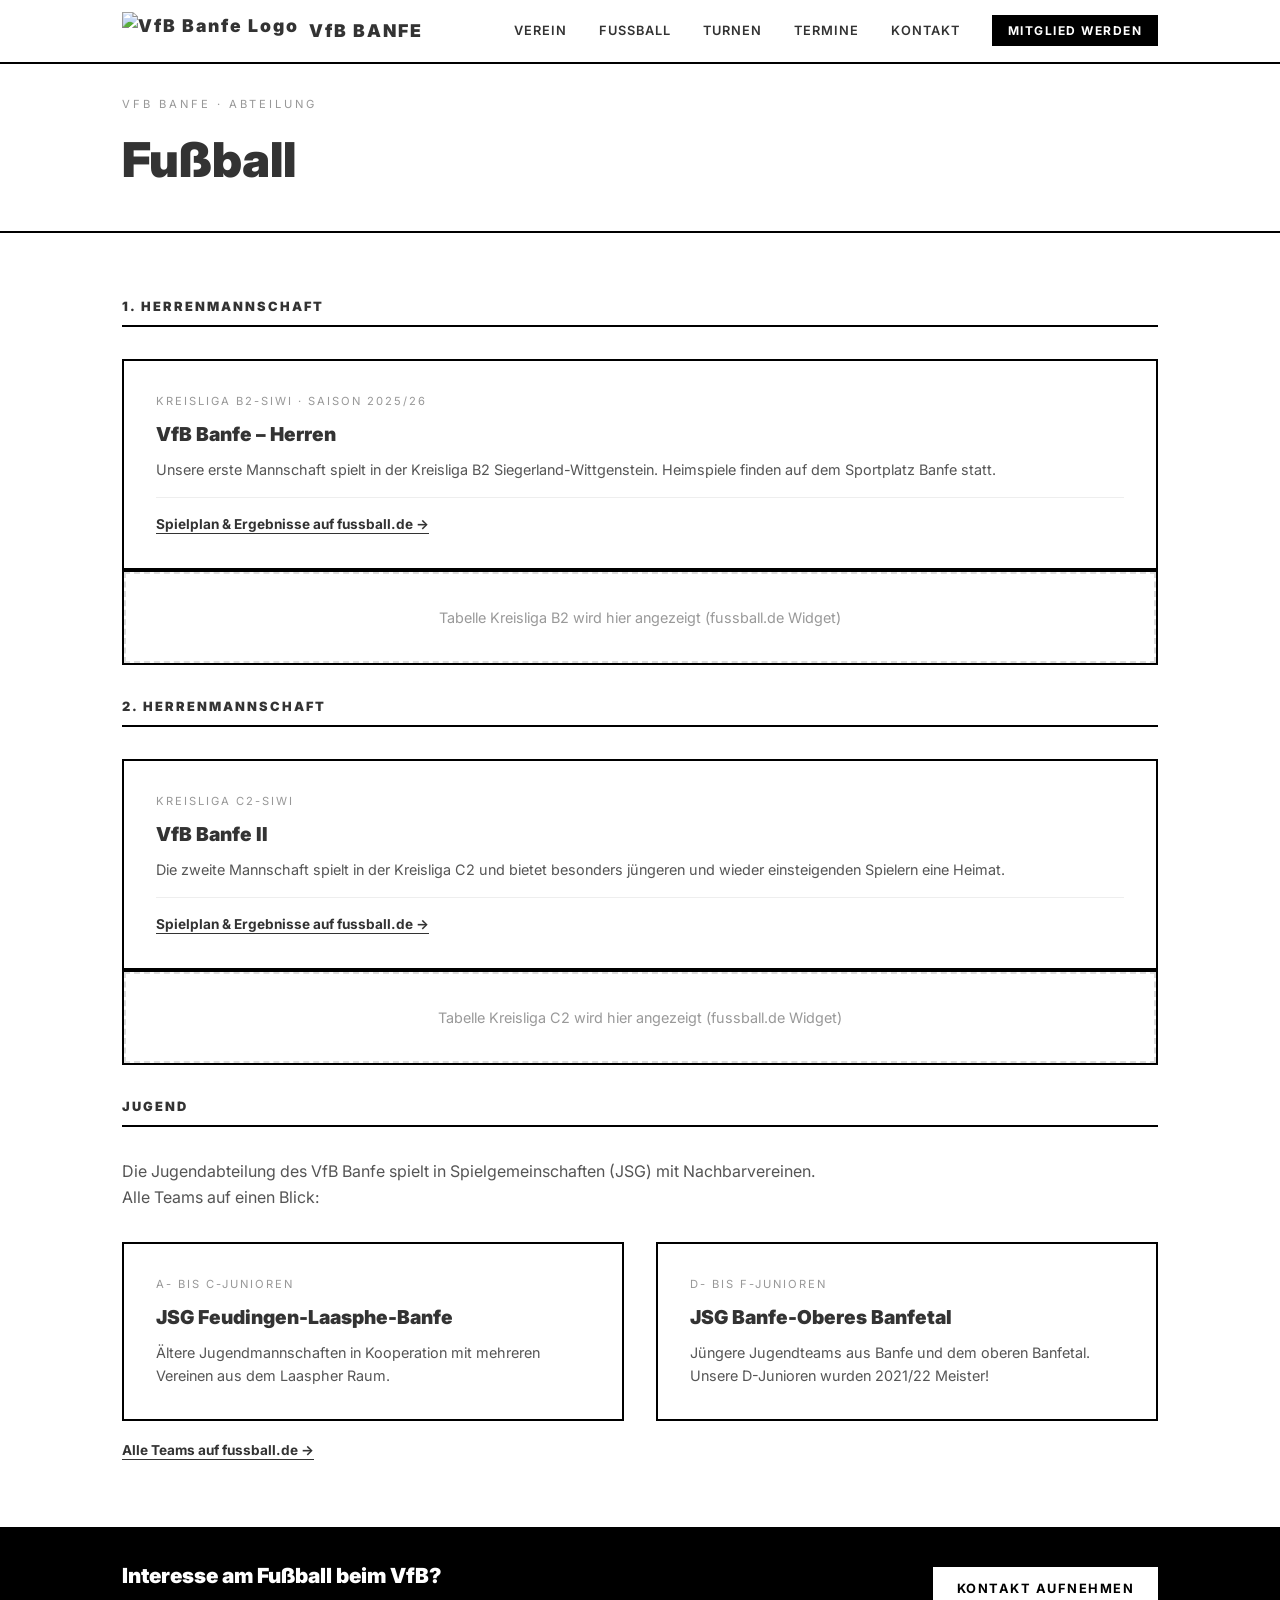
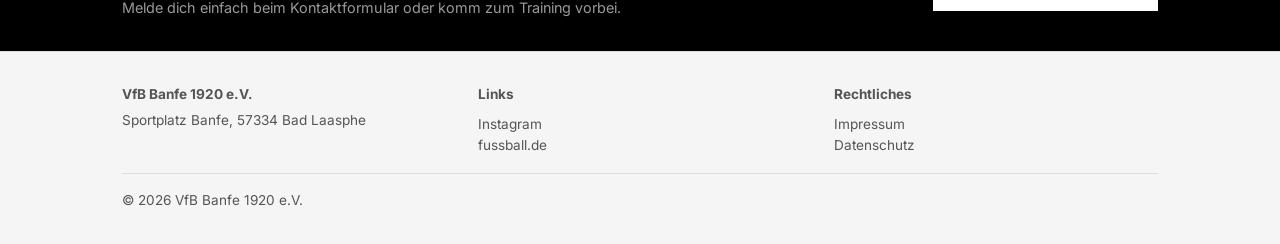
==== fussball.html @ d4712d53 "fix: Herren II label ohne Saisonangabe (URL referenziert saison/2324)" ====
<!DOCTYPE html>
<html lang="de">
<head>
  <meta charset="UTF-8">
  <meta name="viewport" content="width=device-width, initial-scale=1.0">
  <title>Fußball – VfB Banfe 1920</title>
  <link rel="stylesheet" href="css/style.css">
  <link rel="icon" href="img/logo.png" type="image/png">
</head>
<body>

<nav class="nav">
  <div class="nav__inner">
    <a href="index.html" class="nav__logo">
      <img src="img/logo.png" alt="VfB Banfe Logo" class="nav__logo-img">
      <span class="nav__logo-text">VfB BANFE</span>
    </a>
    <button class="nav__toggle" aria-label="Menü öffnen">&#9776;</button>
    <ul class="nav__links">
      <li><a href="verein.html">Verein</a></li>
      <li><a href="fussball.html" aria-current="page">Fußball</a></li>
      <li><a href="turnen.html">Turnen</a></li>
      <li><a href="termine.html">Termine</a></li>
      <li><a href="kontakt.html">Kontakt</a></li>
      <li><a href="mitglied-werden.html" class="nav__cta">Mitglied werden</a></li>
    </ul>
  </div>
</nav>

<header class="page-header">
  <div class="container">
    <p class="page-header__label">VfB Banfe · Abteilung</p>
    <h1 class="page-header__title">Fußball</h1>
  </div>
</header>

<section class="section">
  <div class="container">

    <div class="section-header"><h2>1. Herrenmannschaft</h2></div>
    <div class="team-card">
      <p class="team-card__label">Kreisliga B2-SIWI · Saison 2025/26</p>
      <h3 class="team-card__title">VfB Banfe – Herren</h3>
      <p class="team-card__text">Unsere erste Mannschaft spielt in der Kreisliga B2 Siegerland-Wittgenstein. Heimspiele finden auf dem Sportplatz Banfe statt.</p>
      <div class="team-card__meta">
        <a href="https://www.fussball.de/mannschaft/vfb-banfe-vfb-1920-banfe-westfalen/-/saison/2425/team-id/011MICQVIG000000VTVG0001VTR8C1K7" target="_blank" rel="noopener" class="pillar__link">Spielplan &amp; Ergebnisse auf fussball.de →</a>
      </div>
    </div>

    <div class="widget-container">
      <!-- FUSSBALL.DE WIDGET HERREN I – nach Einrichtung auf next.fussball.de einfügen -->
      <div class="widget-placeholder">
        <p>Tabelle Kreisliga B2 wird hier angezeigt (fussball.de Widget)</p>
      </div>
    </div>

    <div class="section-header"><h2>2. Herrenmannschaft</h2></div>
    <div class="team-card">
      <p class="team-card__label">Kreisliga C2-SIWI</p>
      <h3 class="team-card__title">VfB Banfe II</h3>
      <p class="team-card__text">Die zweite Mannschaft spielt in der Kreisliga C2 und bietet besonders jüngeren und wieder einsteigenden Spielern eine Heimat.</p>
      <div class="team-card__meta">
        <a href="https://www.fussball.de/mannschaft/vfb-banfe-ii-vfb-1920-banfe-ev-westfalen/-/saison/2324/team-id/011MIARRR4000000VTVG0001VTR8C1K7" target="_blank" rel="noopener" class="pillar__link">Spielplan &amp; Ergebnisse auf fussball.de →</a>
      </div>
    </div>

    <div class="widget-container">
      <!-- FUSSBALL.DE WIDGET HERREN II – nach Einrichtung hier einfügen -->
      <div class="widget-placeholder">
        <p>Tabelle Kreisliga C2 wird hier angezeigt (fussball.de Widget)</p>
      </div>
    </div>

    <div class="section-header"><h2>Jugend</h2></div>
    <p class="section-intro">Die Jugendabteilung des VfB Banfe spielt in Spielgemeinschaften (JSG) mit Nachbarvereinen. Alle Teams auf einen Blick:</p>
    <div class="team-grid">
      <div class="team-card">
        <p class="team-card__label">A- bis C-Junioren</p>
        <h3 class="team-card__title">JSG Feudingen-Laasphe-Banfe</h3>
        <p class="team-card__text">Ältere Jugendmannschaften in Kooperation mit mehreren Vereinen aus dem Laaspher Raum.</p>
      </div>
      <div class="team-card">
        <p class="team-card__label">D- bis F-Junioren</p>
        <h3 class="team-card__title">JSG Banfe-Oberes Banfetal</h3>
        <p class="team-card__text">Jüngere Jugendteams aus Banfe und dem oberen Banfetal. Unsere D-Junioren wurden 2021/22 Meister!</p>
      </div>
    </div>
    <p class="pillar__more"><a href="https://www.fussball.de/verein/vfb-1920-banfe-westfalen/-/id/00ES8GN8QS00005VVV0AG08LVUPGND5I" target="_blank" rel="noopener" class="pillar__link">Alle Teams auf fussball.de →</a></p>

  </div>
</section>

<section class="cta-banner">
  <div class="container">
    <div class="cta-banner__inner">
      <div>
        <p class="cta-banner__title">Interesse am Fußball beim VfB?</p>
        <p class="cta-banner__sub">Melde dich einfach beim Kontaktformular oder komm zum Training vorbei.</p>
      </div>
      <a href="kontakt.html" class="btn btn--primary">Kontakt aufnehmen</a>
    </div>
  </div>
</section>

<footer class="footer">
  <div class="container">
    <div class="footer__grid">
      <div>
        <p class="footer__name">VfB Banfe 1920 e.V.</p>
        <p>Sportplatz Banfe, 57334 Bad Laasphe</p>
      </div>
      <div>
        <p class="footer__heading">Links</p>
        <p><a href="https://www.instagram.com/vfb_banfe_offiziell/" target="_blank" rel="noopener">Instagram</a></p>
        <p><a href="https://www.fussball.de/verein/vfb-1920-banfe-westfalen/-/id/00ES8GN8QS00005VVV0AG08LVUPGND5I" target="_blank" rel="noopener">fussball.de</a></p>
      </div>
      <div>
        <p class="footer__heading">Rechtliches</p>
        <p><a href="kontakt.html">Impressum</a></p>
        <p><a href="kontakt.html#datenschutz">Datenschutz</a></p>
      </div>
    </div>
    <p class="footer__copy">© 2026 VfB Banfe 1920 e.V.</p>
  </div>
</footer>

<script src="js/main.js"></script>
</body>
</html>
---- css/style.css ----
/* === GOOGLE FONT === */
@import url('https://fonts.googleapis.com/css2?family=Inter:wght@400;600;700;900&display=swap');

/* ===========================
   CSS-VARIABLEN (Template-Ankerpunkte)
   Für neues Projekt nur diese ändern:
   =========================== */
:root {
  --color-primary: #000000;
  --color-primary-hover: #222222;
  --color-bg: #ffffff;
  --color-bg-alt: #f5f5f5;
  --color-text: #333333;
  --color-text-muted: #555555;
  --color-border: #000000;
  --color-border-subtle: #dddddd;
  --font-family: 'Inter', Arial, Helvetica, sans-serif;
  --max-width: 1100px;
  --nav-height: 64px;
  --spacing-sm: 1rem;
  --spacing-md: 2rem;
  --spacing-lg: 4rem;
  --border-bold: 2px solid var(--color-border);
}

/* === RESET === */
*, *::before, *::after { box-sizing: border-box; margin: 0; padding: 0; }
body { font-family: var(--font-family); background: var(--color-bg); color: var(--color-text); line-height: 1.6; }
img { max-width: 100%; display: block; }
a { color: inherit; text-decoration: none; }
ul { list-style: none; }

/* === LAYOUT === */
.container { max-width: var(--max-width); margin: 0 auto; padding: 0 var(--spacing-md); }
.section { padding: var(--spacing-lg) 0; }
.section--alt { background: var(--color-bg-alt); }

/* === NAVIGATION === */
.nav {
  position: sticky;
  top: 0;
  z-index: 100;
  background: var(--color-bg);
  border-bottom: var(--border-bold);
  height: var(--nav-height);
}
.nav__inner {
  position: relative;
  max-width: var(--max-width); margin: 0 auto; padding: 0 var(--spacing-md);
  height: 100%; display: flex; align-items: center; justify-content: space-between;
}
.nav__logo { display: flex; align-items: center; gap: 10px; font-weight: 900; font-size: 1.1rem; letter-spacing: 2px; }
.nav__logo-img { height: 38px; width: auto; }
.nav__links { display: flex; align-items: center; gap: var(--spacing-md); font-size: 0.8rem; font-weight: 600; letter-spacing: 1px; text-transform: uppercase; }
.nav__links a:hover { text-decoration: underline; text-underline-offset: 4px; }
.nav__cta {
  background: var(--color-primary); color: var(--color-bg);
  padding: 8px 16px; font-size: 0.75rem; font-weight: 700; letter-spacing: 1.5px;
  transition: background 0.2s;
}
.nav__cta:hover { background: var(--color-primary-hover); text-decoration: none; }
.nav__toggle { display: none; background: none; border: none; font-size: 1.5rem; cursor: pointer; }

/* === HERO === */
.hero {
  background: var(--color-primary); color: var(--color-bg);
  padding: var(--spacing-lg) 0;
}
.hero__label { font-size: 0.7rem; letter-spacing: 3px; opacity: 0.5; margin-bottom: var(--spacing-sm); text-transform: uppercase; }
.hero__title { font-size: clamp(2.5rem, 6vw, 4.5rem); font-weight: 900; line-height: 1.1; margin-bottom: var(--spacing-md); }
.hero__sub { font-size: 1rem; opacity: 0.7; max-width: 500px; margin-bottom: var(--spacing-md); }
.hero__buttons { display: flex; gap: var(--spacing-sm); flex-wrap: wrap; }
.btn { display: inline-block; padding: 12px 24px; font-size: 0.8rem; font-weight: 700; letter-spacing: 1.5px; text-transform: uppercase; cursor: pointer; border: none; transition: 0.2s; }
.btn--primary { background: var(--color-bg); color: var(--color-primary); }
.btn--primary:hover { background: #e0e0e0; }
.btn--outline { background: transparent; color: var(--color-bg); border: 1px solid var(--color-bg); }
.btn--outline:hover { background: rgba(255,255,255,0.1); }
.btn--dark { background: var(--color-primary); color: var(--color-bg); }
.btn--dark:hover { background: var(--color-primary-hover); }

/* === 3 SÄULEN === */
.pillars { display: grid; grid-template-columns: repeat(3, 1fr); border-top: var(--border-bold); border-bottom: var(--border-bold); }
.pillar { padding: var(--spacing-md); border-right: 1px solid var(--color-border-subtle); }
.pillar:last-child { border-right: none; }
.pillar__label { font-size: 0.7rem; font-weight: 900; letter-spacing: 2px; text-transform: uppercase; margin-bottom: 0.5rem; }
.pillar__title { font-size: 1.1rem; font-weight: 700; margin-bottom: 0.5rem; }
.pillar__text { font-size: 0.9rem; color: var(--color-text-muted); }

/* === TERMINE === */
.termine-list { display: flex; flex-direction: column; gap: 1rem; }
.termin { display: flex; gap: var(--spacing-sm); align-items: flex-start; }
.termin__date { background: var(--color-primary); color: var(--color-bg); padding: 8px 12px; text-align: center; min-width: 52px; flex-shrink: 0; }
.termin__day { font-size: 1.4rem; font-weight: 900; line-height: 1; }
.termin__month { font-size: 0.65rem; letter-spacing: 1px; text-transform: uppercase; }
.termin__info { padding-top: 4px; }
.termin__title { font-size: 0.95rem; font-weight: 700; }
.termin__meta { font-size: 0.85rem; color: var(--color-text-muted); margin-top: 2px; }
.section-header { display: flex; justify-content: space-between; align-items: baseline; border-bottom: var(--border-bold); padding-bottom: 0.5rem; margin-bottom: var(--spacing-md); }
.section-header h2 { font-size: 0.8rem; font-weight: 900; letter-spacing: 2px; text-transform: uppercase; }
.section-header a { font-size: 0.8rem; font-weight: 700; letter-spacing: 1px; text-transform: uppercase; text-decoration: underline; text-underline-offset: 4px; }

/* === CTA BANNER === */
.cta-banner {
  background: var(--color-primary); color: var(--color-bg);
  padding: var(--spacing-md) 0;
}
.cta-banner__inner { display: flex; justify-content: space-between; align-items: center; gap: var(--spacing-md); flex-wrap: wrap; }
.cta-banner__title { font-size: 1.3rem; font-weight: 900; }
.cta-banner__sub { font-size: 0.9rem; opacity: 0.6; margin-top: 4px; }

/* === FOOTER === */
.footer { background: var(--color-bg-alt); border-top: 1px solid var(--color-border-subtle); padding: var(--spacing-md) 0; }
.footer__grid { display: grid; grid-template-columns: repeat(3, 1fr); gap: var(--spacing-md); margin-bottom: var(--spacing-sm); }
.footer__name { font-weight: 700; margin-bottom: 4px; }
.footer p, .footer a { font-size: 0.85rem; color: var(--color-text-muted); }
.footer a:hover { color: var(--color-primary); }
.footer__copy { font-size: 0.8rem; color: var(--color-text-muted); border-top: 1px solid var(--color-border-subtle); padding-top: var(--spacing-sm); }

/* === PAGE HEADER (Innenseiten) === */
.page-header { border-bottom: var(--border-bold); padding: var(--spacing-md) 0; }
.page-header__label { font-size: 0.7rem; letter-spacing: 3px; text-transform: uppercase; opacity: 0.5; margin-bottom: 0.5rem; }
.page-header__title { font-size: clamp(2rem, 4vw, 3rem); font-weight: 900; }

/* === FORMULAR === */
.form { display: flex; flex-direction: column; gap: var(--spacing-sm); max-width: 600px; }
.form label { font-size: 0.8rem; font-weight: 700; letter-spacing: 1px; text-transform: uppercase; display: block; margin-bottom: 4px; }
.form input, .form select, .form textarea {
  width: 100%; padding: 12px; border: var(--border-bold); background: var(--color-bg);
  font-family: var(--font-family); font-size: 0.95rem;
  border-radius: 0;
}
.form input:focus, .form select:focus, .form textarea:focus {
  outline: none;
  border-color: var(--color-primary);
  box-shadow: 0 0 0 3px rgba(0,0,0,0.15);
}
.form textarea { min-height: 140px; resize: vertical; }
.form__success { display: none; padding: var(--spacing-sm); border: var(--border-bold); font-weight: 700; }

/* === WIDGET-CONTAINER (fussball.de) === */
.widget-container { border: var(--border-bold); overflow: hidden; margin-bottom: var(--spacing-md); }
.widget-container iframe { display: block; width: 100%; border: none; }

/* === INSTAGRAM SECTION === */
.instagram-section { text-align: center; }
.instagram-section .section-header { justify-content: center; gap: 1rem; flex-direction: column; align-items: center; }

/* === TABELLE (Termine-Seite) === */
.table-list { display: flex; flex-direction: column; }
.table-list__month { font-size: 0.75rem; font-weight: 900; letter-spacing: 2px; text-transform: uppercase; background: var(--color-primary); color: var(--color-bg); padding: 8px 16px; margin-top: var(--spacing-md); }
.table-list__item { display: flex; gap: var(--spacing-sm); align-items: center; padding: 14px 0; border-bottom: 1px solid var(--color-border-subtle); }
.table-list__date { min-width: 90px; font-size: 0.85rem; font-weight: 700; }
.table-list__title { font-weight: 600; }
.table-list__meta { font-size: 0.85rem; color: var(--color-text-muted); margin-top: 2px; }

/* === TEAM-CARDS (Fußball, Turnen) === */
.team-grid { display: grid; grid-template-columns: repeat(auto-fit, minmax(280px, 1fr)); gap: var(--spacing-md); }
.team-card { border: var(--border-bold); padding: var(--spacing-md); }
.team-card__label { font-size: 0.7rem; letter-spacing: 2px; text-transform: uppercase; opacity: 0.5; margin-bottom: 0.5rem; }
.team-card__title { font-size: 1.2rem; font-weight: 900; margin-bottom: 0.5rem; }
.team-card__text { font-size: 0.9rem; color: var(--color-text-muted); }
.team-card__meta { margin-top: var(--spacing-sm); font-size: 0.85rem; border-top: 1px solid #eee; padding-top: var(--spacing-sm); }

/* === VORSTAND === */
.vorstand-grid { display: grid; grid-template-columns: repeat(auto-fit, minmax(220px, 1fr)); gap: var(--spacing-md); }
.vorstand-card { border-top: var(--border-bold); padding-top: var(--spacing-sm); }
.vorstand-card__role { font-size: 0.7rem; font-weight: 900; letter-spacing: 2px; text-transform: uppercase; opacity: 0.5; margin-bottom: 4px; }
.vorstand-card__name { font-size: 1.1rem; font-weight: 700; }

/* === GRID UTILITY === */
.grid-2col { display: grid; grid-template-columns: 1fr 1fr; gap: var(--spacing-lg); align-items: start; }

/* === PILLAR LINKS === */
.pillar__more { margin-top: 1rem; }
.pillar__link { font-size: .85rem; font-weight: 700; text-decoration: underline; text-underline-offset: 4px; }

/* === INSTAGRAM PLATZHALTER === */
.instagram-placeholder { text-align: center; padding: 2rem; border: 2px dashed var(--color-border-subtle); color: #999; }
.instagram-placeholder__text { font-size: .9rem; }
.instagram-placeholder__link-row { font-size: .8rem; margin-top: .5rem; }
.instagram-placeholder__link-row a { color: var(--color-primary); text-decoration: underline; }

/* === WIDGET PLATZHALTER === */
.widget-placeholder { padding: 2rem; text-align: center; color: #999; border: 2px dashed var(--color-border-subtle); }
.widget-placeholder p { font-size: .9rem; }
.section-intro { margin-bottom: var(--spacing-md); color: var(--color-text-muted); max-width: 700px; }

/* === FOOTER HEADING === */
.footer__heading { font-weight: 700; margin-bottom: 8px; }

/* === RESPONSIVE === */
@media (max-width: 768px) {
  .grid-2col { grid-template-columns: 1fr; }
  .nav__links { display: none; flex-direction: column; position: absolute; top: var(--nav-height); left: 0; right: 0; background: var(--color-bg); border-bottom: var(--border-bold); padding: var(--spacing-md); gap: var(--spacing-sm); }
  .nav__links.open { display: flex; }
  .nav__toggle { display: block; }
  .nav__logo-text { display: none; }
  .pillars { grid-template-columns: 1fr; }
  .pillar { border-right: none; border-bottom: 1px solid var(--color-border-subtle); }
  .footer__grid { grid-template-columns: 1fr; }
  .cta-banner__inner { flex-direction: column; text-align: center; }
}
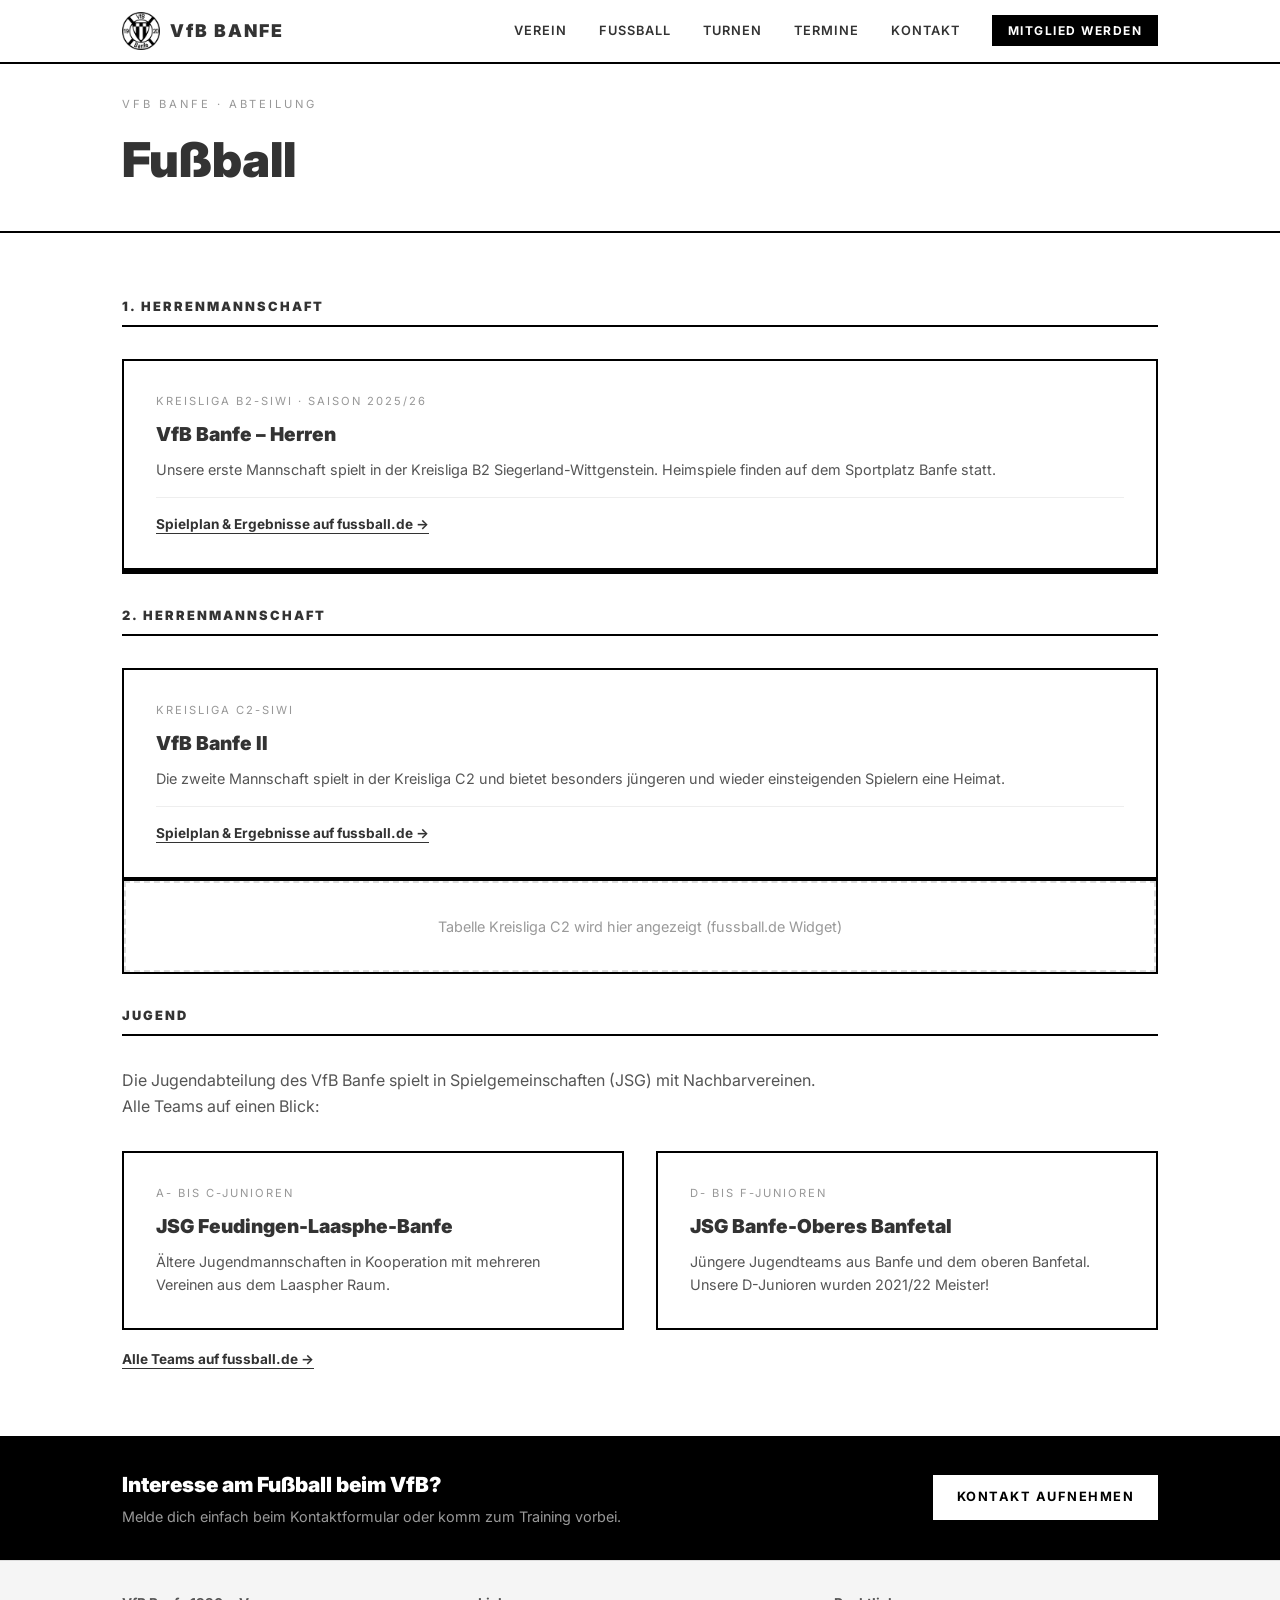
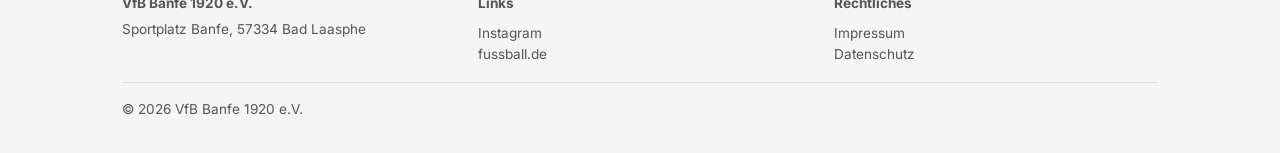
==== commit 4198b0ed: "feat: fussball.de widget Herren I eingebettet" ====
--- a/fussball.html
+++ b/fussball.html
@@ -6,6 +6,7 @@
   <title>Fußball – VfB Banfe 1920</title>
   <link rel="stylesheet" href="css/style.css">
   <link rel="icon" href="img/logo.png" type="image/png">
+  <script type="text/javascript" src="https://www.fussball.de/widgets.js"></script>
 </head>
 <body>
 
@@ -48,10 +49,7 @@
     </div>
 
     <div class="widget-container">
-      <!-- FUSSBALL.DE WIDGET HERREN I – nach Einrichtung auf next.fussball.de einfügen -->
-      <div class="widget-placeholder">
-        <p>Tabelle Kreisliga B2 wird hier angezeigt (fussball.de Widget)</p>
-      </div>
+      <div class="fussballde_widget" data-id="e11f7b7c-9a60-4dff-9faa-222ef3a4f2f1" data-type="club-matches" style="width: 100%"></div>
     </div>
 
     <div class="section-header"><h2>2. Herrenmannschaft</h2></div>
--- a/css/style.css
+++ b/css/style.css
@@ -67,7 +67,8 @@
   padding: var(--spacing-lg) 0;
 }
 .hero__label { font-size: 0.7rem; letter-spacing: 3px; opacity: 0.5; margin-bottom: var(--spacing-sm); text-transform: uppercase; }
-.hero__title { font-size: clamp(2.5rem, 6vw, 4.5rem); font-weight: 900; line-height: 1.1; margin-bottom: var(--spacing-md); }
+.hero__title { font-size: clamp(2.5rem, 6vw, 4.5rem); font-weight: 900; line-height: 1.1; margin-bottom: var(--spacing-sm); }
+.hero__claim { font-size: clamp(1.1rem, 2.5vw, 1.5rem); font-weight: 900; letter-spacing: 4px; text-transform: uppercase; opacity: .6; margin-bottom: var(--spacing-md); border-top: 1px solid rgba(255,255,255,0.2); padding-top: var(--spacing-sm); display: inline-block; }
 .hero__sub { font-size: 1rem; opacity: 0.7; max-width: 500px; margin-bottom: var(--spacing-md); }
 .hero__buttons { display: flex; gap: var(--spacing-sm); flex-wrap: wrap; }
 .btn { display: inline-block; padding: 12px 24px; font-size: 0.8rem; font-weight: 700; letter-spacing: 1.5px; text-transform: uppercase; cursor: pointer; border: none; transition: 0.2s; }
@@ -98,6 +99,7 @@
 .section-header { display: flex; justify-content: space-between; align-items: baseline; border-bottom: var(--border-bold); padding-bottom: 0.5rem; margin-bottom: var(--spacing-md); }
 .section-header h2 { font-size: 0.8rem; font-weight: 900; letter-spacing: 2px; text-transform: uppercase; }
 .section-header a { font-size: 0.8rem; font-weight: 700; letter-spacing: 1px; text-transform: uppercase; text-decoration: underline; text-underline-offset: 4px; }
+.section-header--spaced { margin-top: var(--spacing-lg); }
 
 /* === CTA BANNER === */
 .cta-banner {
@@ -164,8 +166,14 @@
 /* === VORSTAND === */
 .vorstand-grid { display: grid; grid-template-columns: repeat(auto-fit, minmax(220px, 1fr)); gap: var(--spacing-md); }
 .vorstand-card { border-top: var(--border-bold); padding-top: var(--spacing-sm); }
+.vorstand-card__photo { width: 80px; height: 80px; background: var(--color-bg-alt); border: var(--border-bold); margin-bottom: .75rem; overflow: hidden; }
+.vorstand-card__photo img { width: 100%; height: 100%; object-fit: cover; display: block; }
+.vorstand-card__photo--placeholder { display: flex; align-items: center; justify-content: center; font-size: 1.4rem; font-weight: 900; color: var(--color-border); letter-spacing: 1px; }
 .vorstand-card__role { font-size: 0.7rem; font-weight: 900; letter-spacing: 2px; text-transform: uppercase; opacity: 0.5; margin-bottom: 4px; }
-.vorstand-card__name { font-size: 1.1rem; font-weight: 700; }
+.vorstand-card__name { font-size: 1.1rem; font-weight: 700; margin-bottom: .5rem; }
+.vorstand-card__contact { margin-top: .5rem; display: flex; flex-direction: column; gap: 2px; }
+.vorstand-card__contact a { font-size: .8rem; color: var(--color-text-muted); text-decoration: underline; text-underline-offset: 3px; }
+.vorstand-card__contact span { font-size: .8rem; color: var(--color-text-muted); }
 
 /* === GRID UTILITY === */
 .grid-2col { display: grid; grid-template-columns: 1fr 1fr; gap: var(--spacing-lg); align-items: start; }
@@ -187,6 +195,51 @@
 
 /* === FOOTER HEADING === */
 .footer__heading { font-weight: 700; margin-bottom: 8px; }
+
+/* === INFO BOX === */
+.info-box { margin-top: var(--spacing-md); padding: var(--spacing-sm); background: var(--color-bg-alt); border-left: 4px solid var(--color-primary); font-size: .9rem; }
+.info-box a { text-decoration: underline; text-underline-offset: 4px; font-weight: 700; }
+
+/* === FOOTNOTE === */
+.footnote { margin-top: var(--spacing-md); font-size: .85rem; color: var(--color-text-muted); }
+.footnote a { color: var(--color-primary); text-decoration: underline; text-underline-offset: 4px; font-weight: 700; }
+
+/* === BENEFIT LIST === */
+.benefit-list { display: flex; flex-direction: column; gap: .75rem; margin-bottom: var(--spacing-md); }
+.benefit-list__item { display: flex; gap: .75rem; }
+.benefit-list__arrow { font-weight: 900; flex-shrink: 0; }
+
+/* === FEES TABLE === */
+.fees-table { width: 100%; border-collapse: collapse; font-size: .9rem; margin-bottom: var(--spacing-md); }
+.fees-table th { text-align: left; padding: 8px 0; font-size: .75rem; letter-spacing: 1px; text-transform: uppercase; border-bottom: var(--border-bold); }
+.fees-table th:last-child { text-align: right; }
+.fees-table td { padding: 10px 0; border-bottom: 1px solid var(--color-border-subtle); }
+.fees-table td:last-child { text-align: right; font-weight: 700; }
+
+/* === BUTTON FULL WIDTH === */
+.btn--full { width: 100%; text-align: center; }
+
+/* === FORM NOTE === */
+.form__note { font-size: .8rem; color: var(--color-text-muted); margin-top: .5rem; }
+
+/* === ADDRESS BLOCK === */
+.address-block { margin-bottom: var(--spacing-md); }
+.address-block p { line-height: 1.8; }
+.address-block__name { font-weight: 700; }
+.address-block__link { font-weight: 700; text-decoration: underline; text-underline-offset: 4px; }
+
+/* === CONTACT CARDS === */
+.contact-list { display: flex; flex-direction: column; gap: 0; margin-bottom: var(--spacing-md); }
+.contact-card { border-top: var(--border-bold); padding: .75rem 0; }
+.contact-card:not(:first-child) { border-top: 1px solid var(--color-border-subtle); }
+.contact-card__role { font-size: .7rem; font-weight: 900; letter-spacing: 2px; text-transform: uppercase; opacity: .5; margin-bottom: 4px; }
+.contact-card__name { font-weight: 700; }
+.contact-card__detail { font-size: .85rem; color: var(--color-text-muted); margin-top: 2px; }
+
+/* === LEGAL BLOCK === */
+.legal-block { margin-top: var(--spacing-md); }
+.legal-block p { font-size: .85rem; color: var(--color-text-muted); line-height: 1.8; }
+.legal-block a { text-decoration: underline; text-underline-offset: 4px; }
 
 /* === RESPONSIVE === */
 @media (max-width: 768px) {
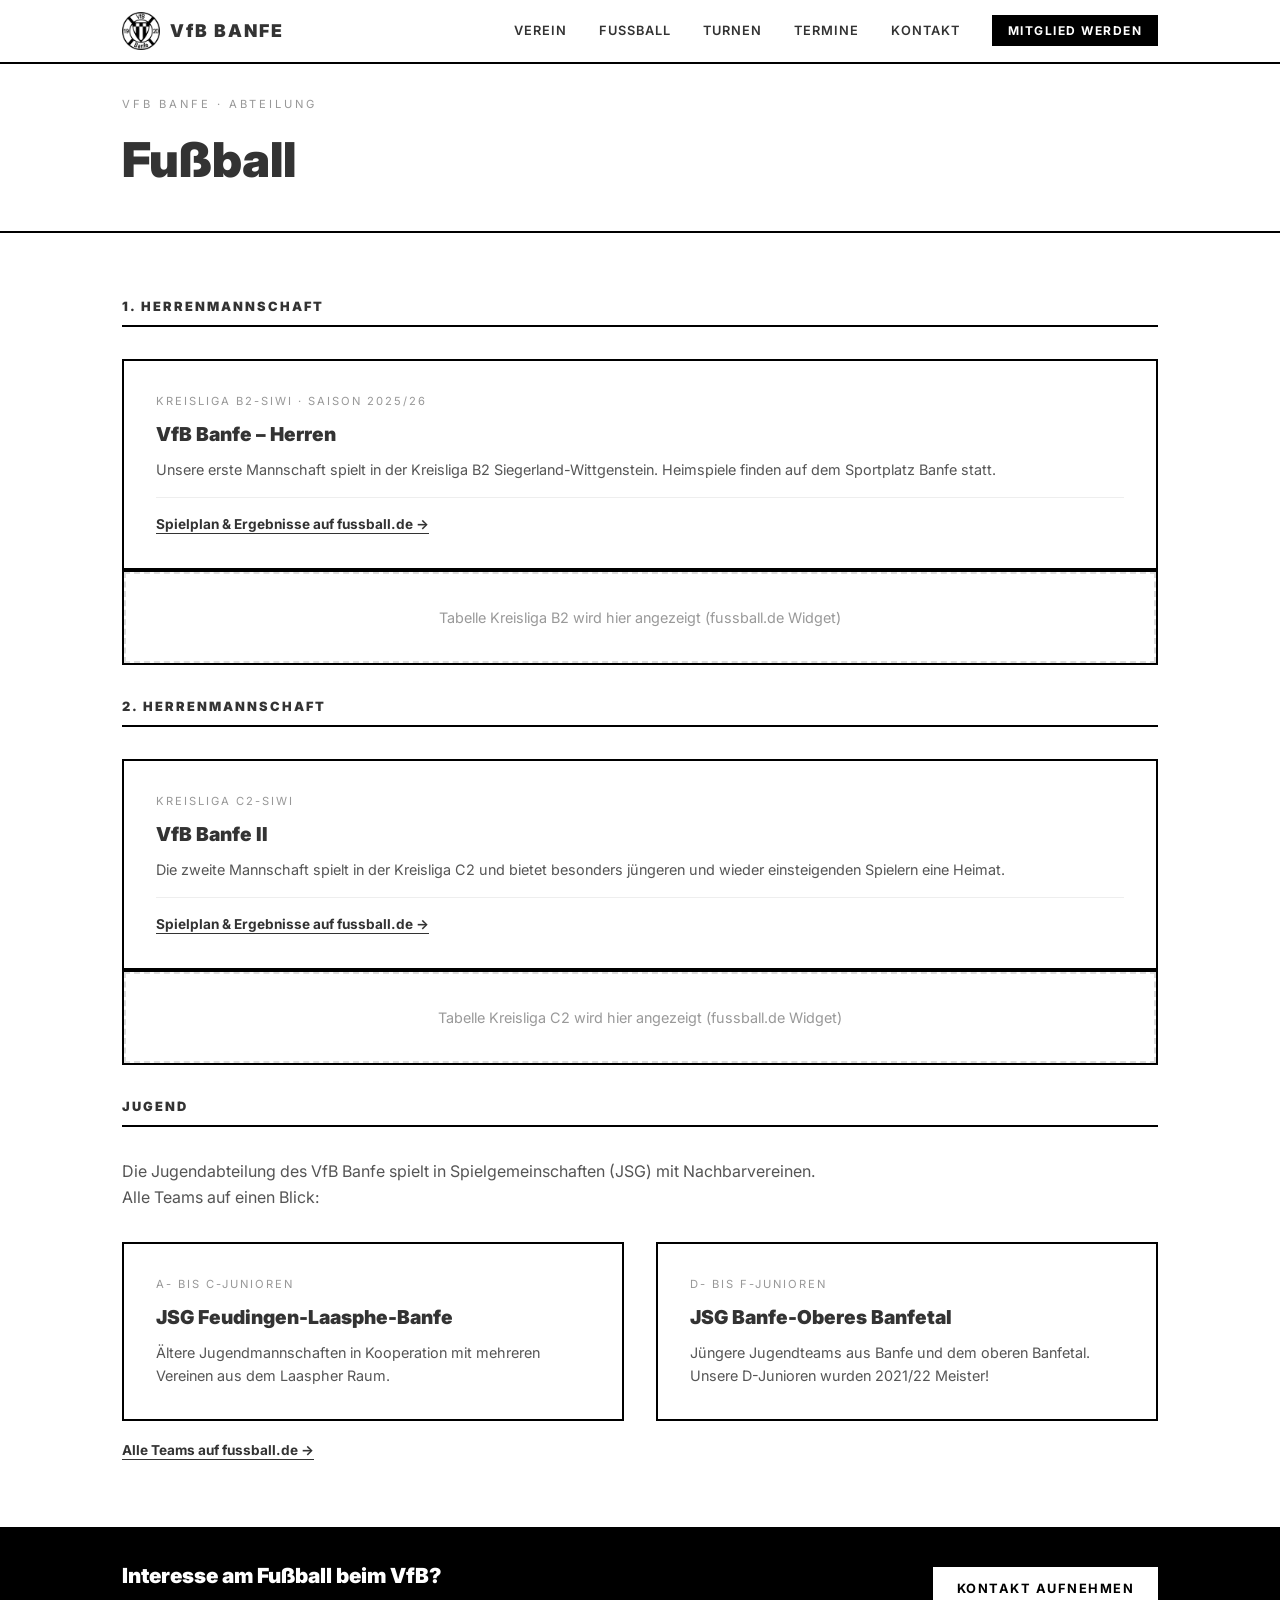
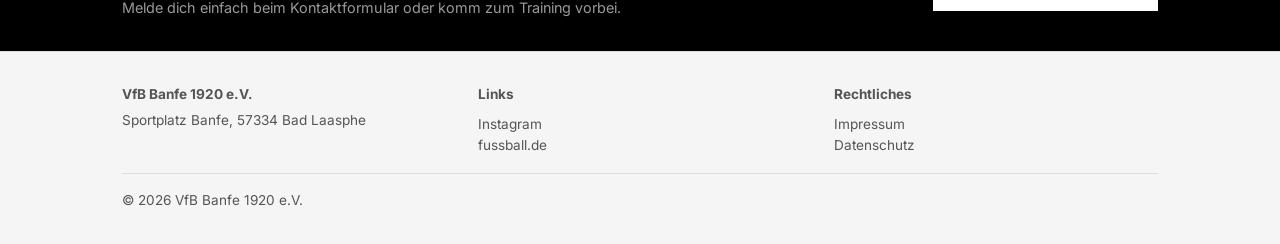
==== commit 395706c1: "feat: instagram + naechste spiele nebeneinander auf startseite" ====
--- a/fussball.html
+++ b/fussball.html
@@ -6,7 +6,6 @@
   <title>Fußball – VfB Banfe 1920</title>
   <link rel="stylesheet" href="css/style.css">
   <link rel="icon" href="img/logo.png" type="image/png">
-  <script type="text/javascript" src="https://www.fussball.de/widgets.js"></script>
 </head>
 <body>
 
@@ -49,7 +48,10 @@
     </div>
 
     <div class="widget-container">
-      <div class="fussballde_widget" data-id="e11f7b7c-9a60-4dff-9faa-222ef3a4f2f1" data-type="club-matches" style="width: 100%"></div>
+      <!-- FUSSBALL.DE WIDGET HERREN I – Widget-Code von next.fussball.de hier einfügen -->
+      <div class="widget-placeholder">
+        <p>Tabelle Kreisliga B2 wird hier angezeigt (fussball.de Widget)</p>
+      </div>
     </div>
 
     <div class="section-header"><h2>2. Herrenmannschaft</h2></div>
--- a/css/style.css
+++ b/css/style.css
@@ -177,6 +177,7 @@
 
 /* === GRID UTILITY === */
 .grid-2col { display: grid; grid-template-columns: 1fr 1fr; gap: var(--spacing-lg); align-items: start; }
+.social-grid { display: grid; grid-template-columns: 1fr 1fr; gap: var(--spacing-lg); align-items: start; }
 
 /* === PILLAR LINKS === */
 .pillar__more { margin-top: 1rem; }
@@ -244,6 +245,7 @@
 /* === RESPONSIVE === */
 @media (max-width: 768px) {
   .grid-2col { grid-template-columns: 1fr; }
+  .social-grid { grid-template-columns: 1fr; }
   .nav__links { display: none; flex-direction: column; position: absolute; top: var(--nav-height); left: 0; right: 0; background: var(--color-bg); border-bottom: var(--border-bold); padding: var(--spacing-md); gap: var(--spacing-sm); }
   .nav__links.open { display: flex; }
   .nav__toggle { display: block; }
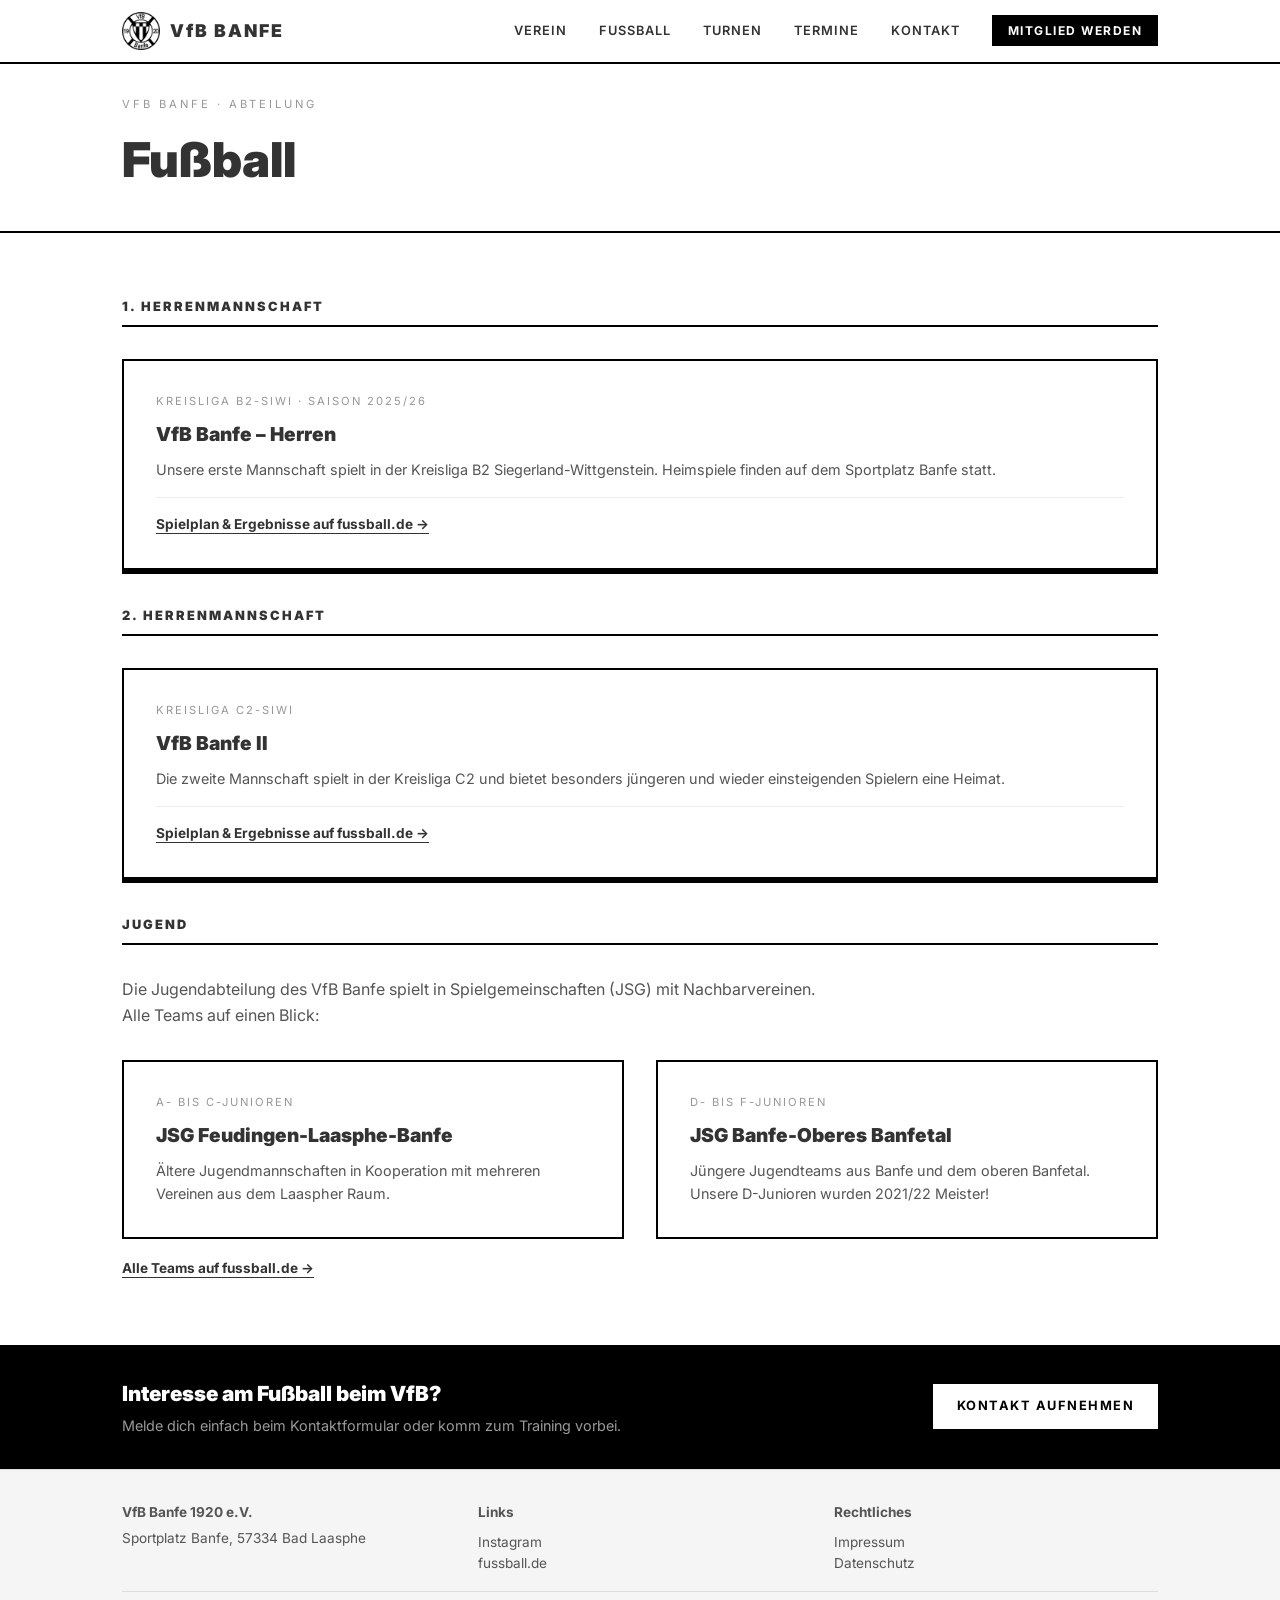
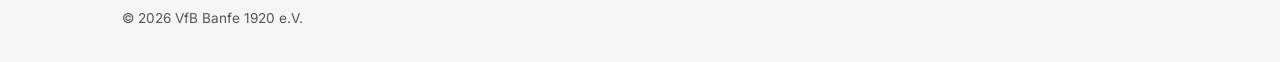
==== commit aaa84022: "feat: fussball.de tabellen-widgets Herren I (B2) und Herren II (C2) eingebettet" ====
--- a/fussball.html
+++ b/fussball.html
@@ -6,6 +6,7 @@
   <title>Fußball – VfB Banfe 1920</title>
   <link rel="stylesheet" href="css/style.css">
   <link rel="icon" href="img/logo.png" type="image/png">
+  <script type="text/javascript" src="https://www.fussball.de/widgets.js"></script>
 </head>
 <body>
 
@@ -48,10 +49,7 @@
     </div>
 
     <div class="widget-container">
-      <!-- FUSSBALL.DE WIDGET HERREN I – Widget-Code von next.fussball.de hier einfügen -->
-      <div class="widget-placeholder">
-        <p>Tabelle Kreisliga B2 wird hier angezeigt (fussball.de Widget)</p>
-      </div>
+      <div class="fussballde_widget" data-id="ceed4a5b-bf02-42f1-9135-0d7b956955cb" data-type="table" style="width: 100%"></div>
     </div>
 
     <div class="section-header"><h2>2. Herrenmannschaft</h2></div>
@@ -65,10 +63,7 @@
     </div>
 
     <div class="widget-container">
-      <!-- FUSSBALL.DE WIDGET HERREN II – nach Einrichtung hier einfügen -->
-      <div class="widget-placeholder">
-        <p>Tabelle Kreisliga C2 wird hier angezeigt (fussball.de Widget)</p>
-      </div>
+      <div class="fussballde_widget" data-id="018adf83-9194-4696-837f-c0cfc229b414" data-type="table" style="width: 100%"></div>
     </div>
 
     <div class="section-header"><h2>Jugend</h2></div>
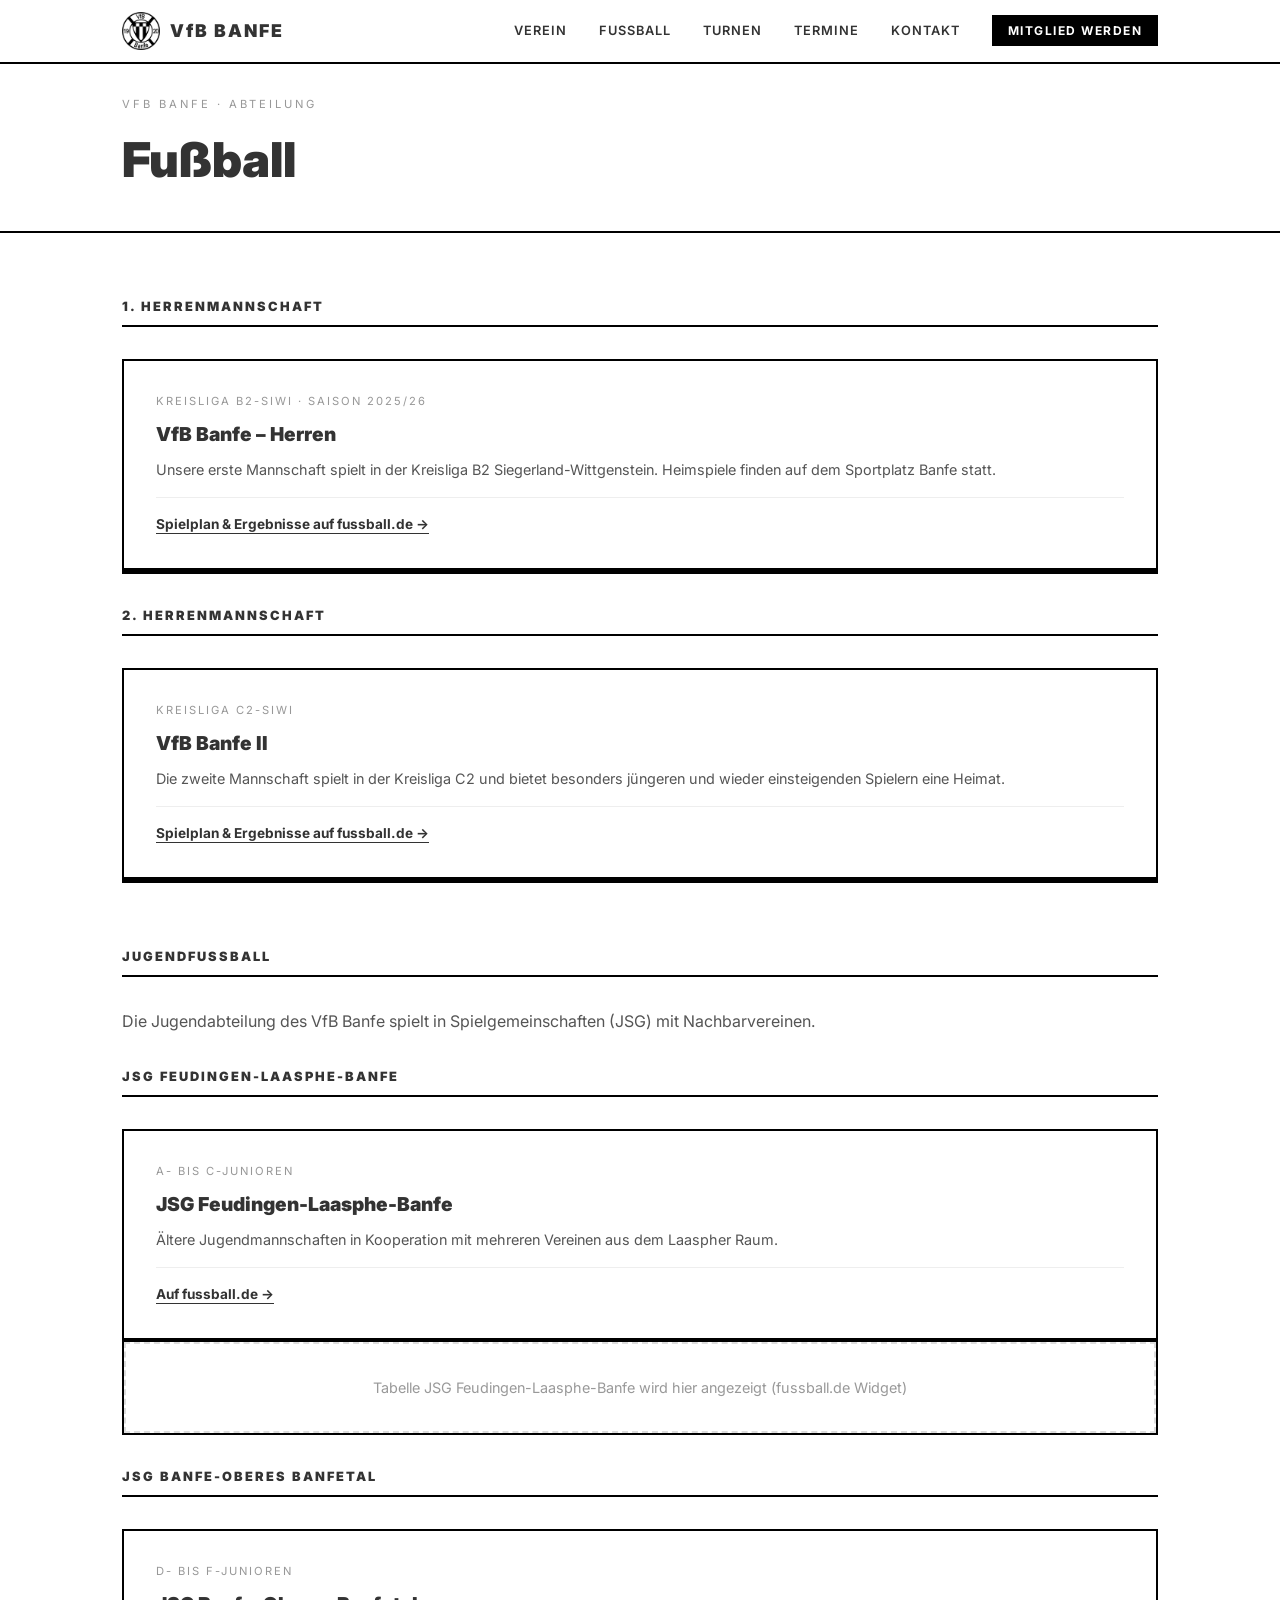
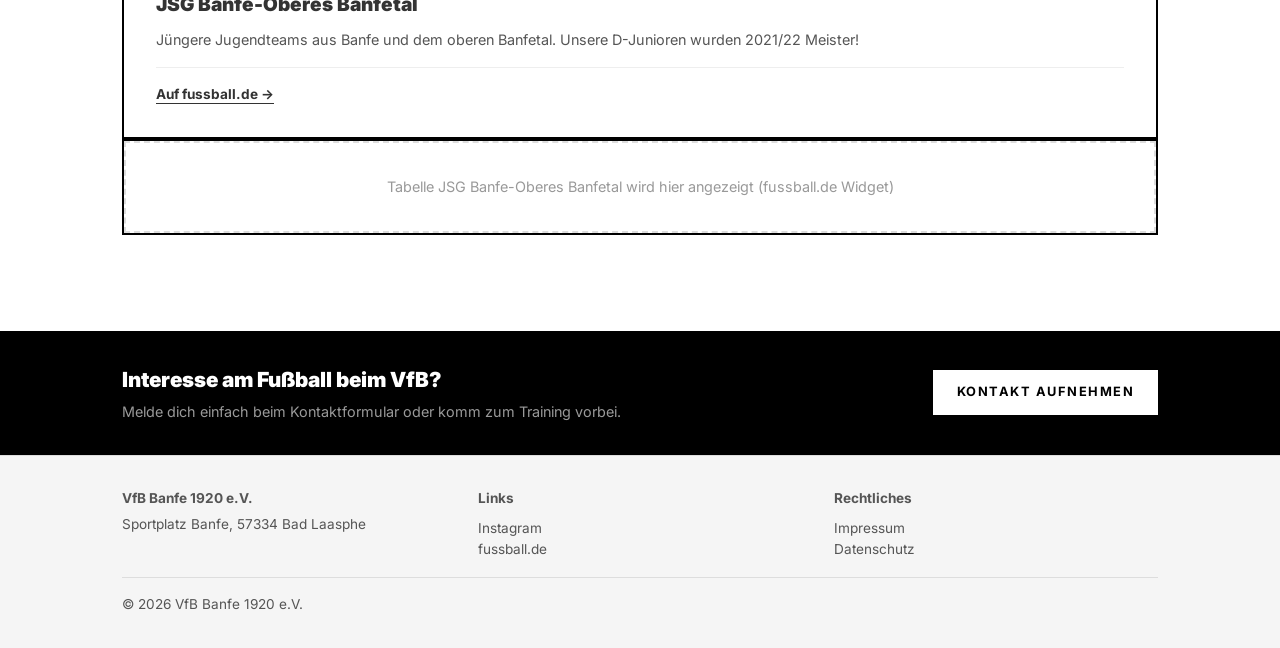
==== commit 83d90eae: "feat: jugend-sektion getrennt, widget-scroll, JSG-platzhalter" ====
--- a/fussball.html
+++ b/fussball.html
@@ -48,7 +48,7 @@
       </div>
     </div>
 
-    <div class="widget-container">
+    <div class="widget-container widget-container--scroll">
       <div class="fussballde_widget" data-id="ceed4a5b-bf02-42f1-9135-0d7b956955cb" data-type="table" style="width: 100%"></div>
     </div>
 
@@ -62,25 +62,44 @@
       </div>
     </div>
 
-    <div class="widget-container">
+    <div class="widget-container widget-container--scroll">
       <div class="fussballde_widget" data-id="018adf83-9194-4696-837f-c0cfc229b414" data-type="table" style="width: 100%"></div>
     </div>
 
-    <div class="section-header"><h2>Jugend</h2></div>
-    <p class="section-intro">Die Jugendabteilung des VfB Banfe spielt in Spielgemeinschaften (JSG) mit Nachbarvereinen. Alle Teams auf einen Blick:</p>
-    <div class="team-grid">
-      <div class="team-card">
-        <p class="team-card__label">A- bis C-Junioren</p>
-        <h3 class="team-card__title">JSG Feudingen-Laasphe-Banfe</h3>
-        <p class="team-card__text">Ältere Jugendmannschaften in Kooperation mit mehreren Vereinen aus dem Laaspher Raum.</p>
-      </div>
-      <div class="team-card">
-        <p class="team-card__label">D- bis F-Junioren</p>
-        <h3 class="team-card__title">JSG Banfe-Oberes Banfetal</h3>
-        <p class="team-card__text">Jüngere Jugendteams aus Banfe und dem oberen Banfetal. Unsere D-Junioren wurden 2021/22 Meister!</p>
+    <div class="section-header section-header--spaced"><h2>Jugendfußball</h2></div>
+    <p class="section-intro">Die Jugendabteilung des VfB Banfe spielt in Spielgemeinschaften (JSG) mit Nachbarvereinen.</p>
+
+    <div class="section-header"><h2>JSG Feudingen-Laasphe-Banfe</h2></div>
+    <div class="team-card">
+      <p class="team-card__label">A- bis C-Junioren</p>
+      <h3 class="team-card__title">JSG Feudingen-Laasphe-Banfe</h3>
+      <p class="team-card__text">Ältere Jugendmannschaften in Kooperation mit mehreren Vereinen aus dem Laaspher Raum.</p>
+      <div class="team-card__meta">
+        <a href="https://www.fussball.de/verein/vfb-1920-banfe-westfalen/-/id/00ES8GN8QS00005VVV0AG08LVUPGND5I" target="_blank" rel="noopener" class="pillar__link">Auf fussball.de →</a>
       </div>
     </div>
-    <p class="pillar__more"><a href="https://www.fussball.de/verein/vfb-1920-banfe-westfalen/-/id/00ES8GN8QS00005VVV0AG08LVUPGND5I" target="_blank" rel="noopener" class="pillar__link">Alle Teams auf fussball.de →</a></p>
+    <div class="widget-container">
+      <!-- FUSSBALL.DE WIDGET JSG Feudingen-Laasphe-Banfe – Widget-Code hier einfügen -->
+      <div class="widget-placeholder">
+        <p>Tabelle JSG Feudingen-Laasphe-Banfe wird hier angezeigt (fussball.de Widget)</p>
+      </div>
+    </div>
+
+    <div class="section-header"><h2>JSG Banfe-Oberes Banfetal</h2></div>
+    <div class="team-card">
+      <p class="team-card__label">D- bis F-Junioren</p>
+      <h3 class="team-card__title">JSG Banfe-Oberes Banfetal</h3>
+      <p class="team-card__text">Jüngere Jugendteams aus Banfe und dem oberen Banfetal. Unsere D-Junioren wurden 2021/22 Meister!</p>
+      <div class="team-card__meta">
+        <a href="https://www.fussball.de/verein/vfb-1920-banfe-westfalen/-/id/00ES8GN8QS00005VVV0AG08LVUPGND5I" target="_blank" rel="noopener" class="pillar__link">Auf fussball.de →</a>
+      </div>
+    </div>
+    <div class="widget-container">
+      <!-- FUSSBALL.DE WIDGET JSG Banfe-Oberes Banfetal – Widget-Code hier einfügen -->
+      <div class="widget-placeholder">
+        <p>Tabelle JSG Banfe-Oberes Banfetal wird hier angezeigt (fussball.de Widget)</p>
+      </div>
+    </div>
 
   </div>
 </section>
--- a/css/style.css
+++ b/css/style.css
@@ -142,6 +142,7 @@
 /* === WIDGET-CONTAINER (fussball.de) === */
 .widget-container { border: var(--border-bold); overflow: hidden; margin-bottom: var(--spacing-md); }
 .widget-container iframe { display: block; width: 100%; border: none; }
+.widget-container--scroll { max-height: 480px; overflow-y: auto; }
 
 /* === INSTAGRAM SECTION === */
 .instagram-section { text-align: center; }
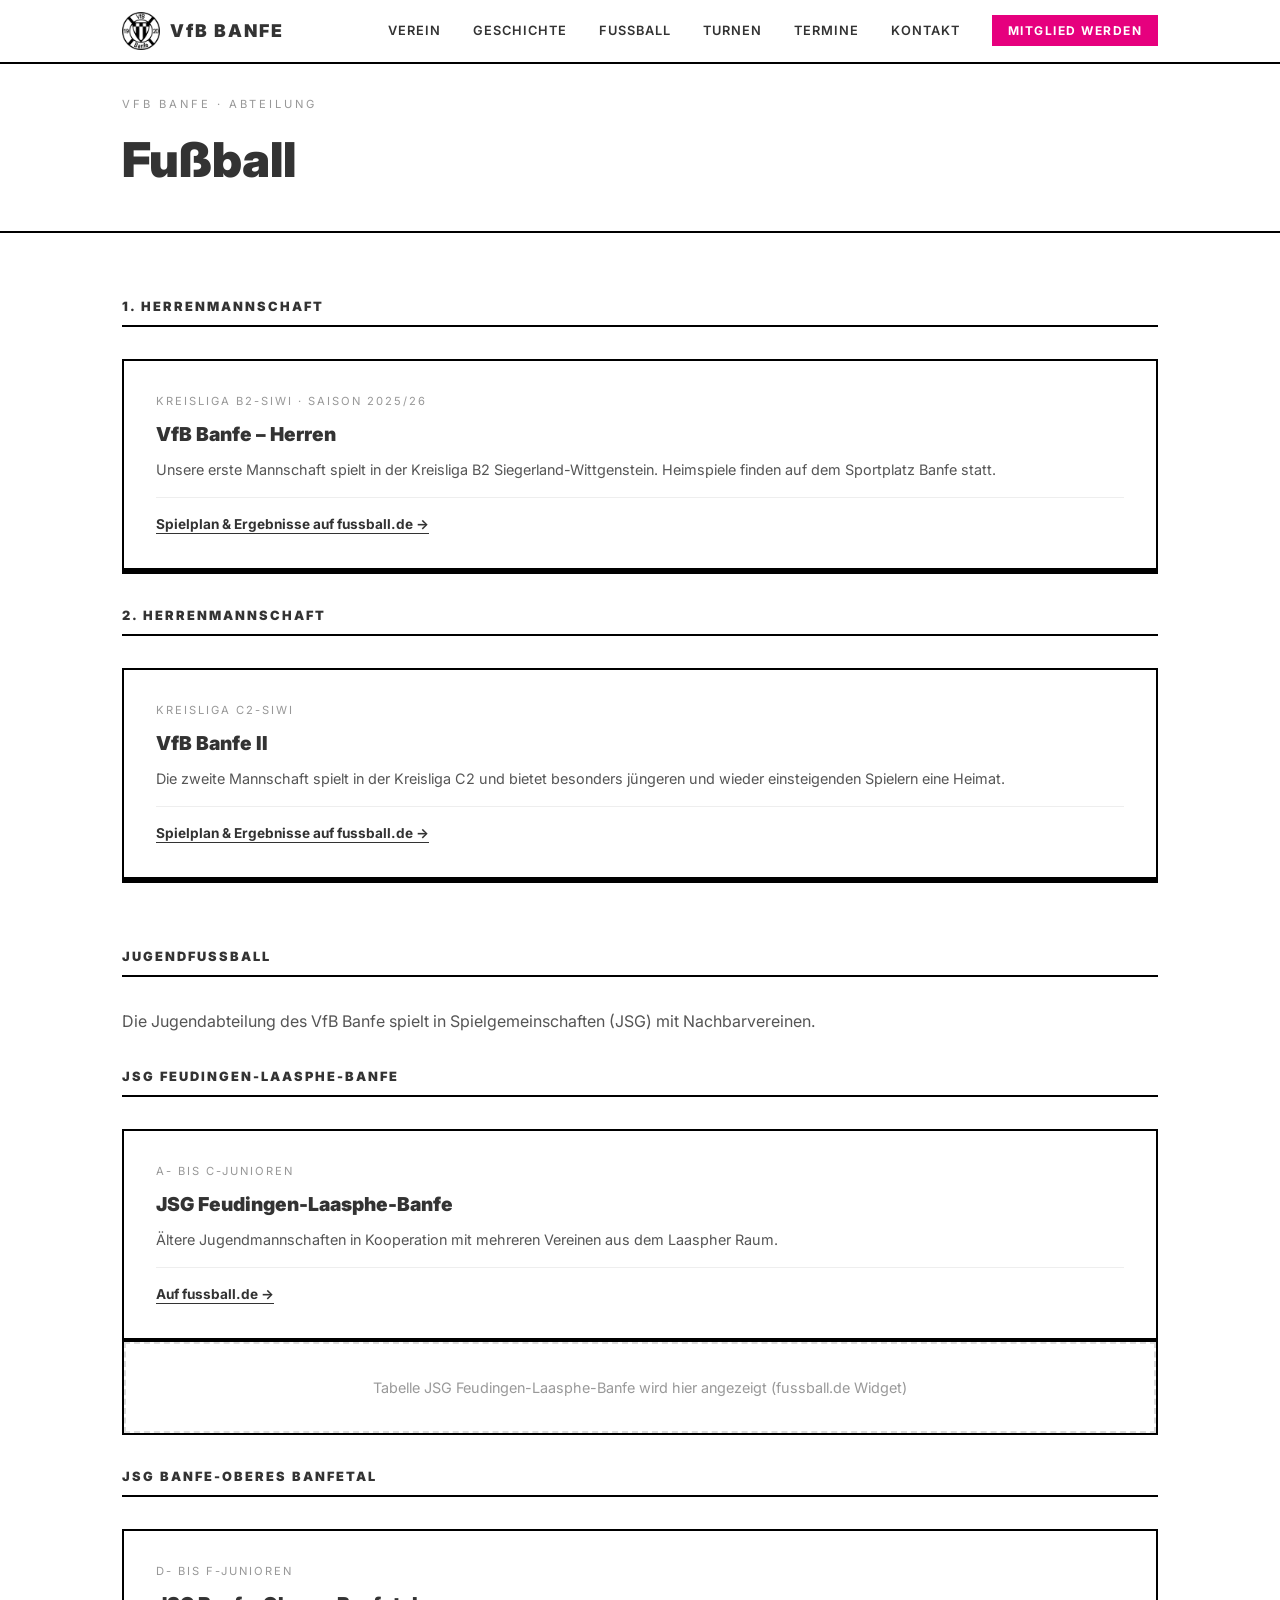
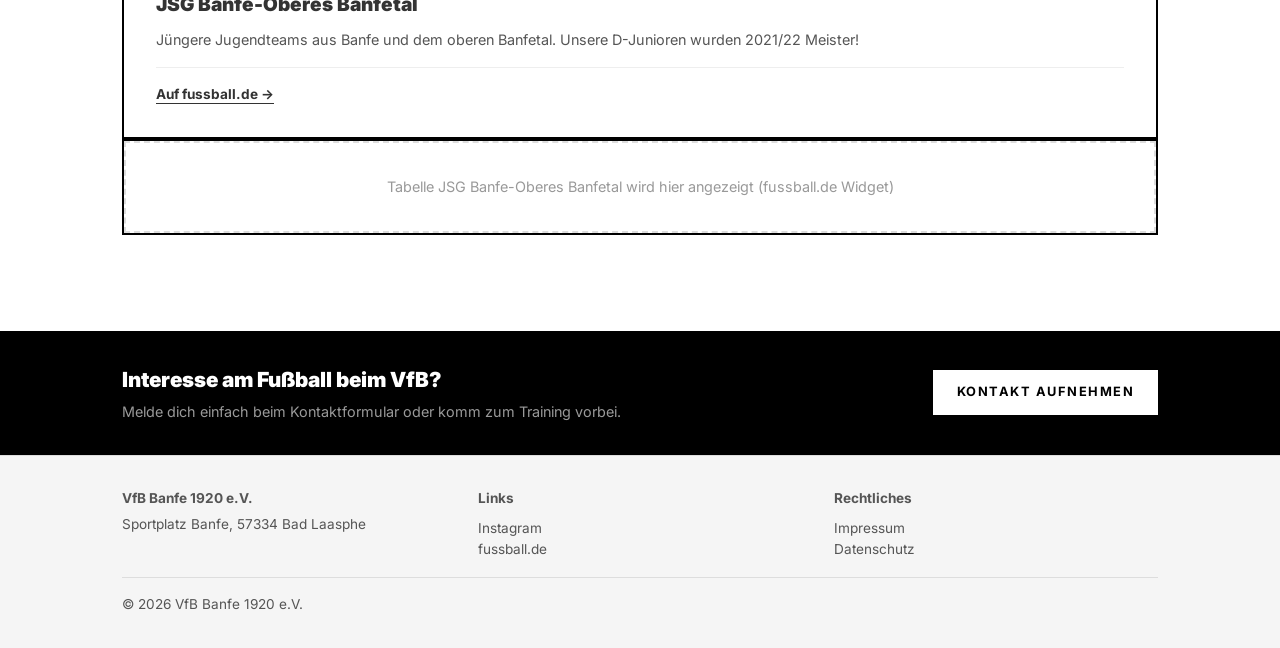
==== commit da766d00: "feat: Geschichte-Seite, Foerderkreis, Schiedsrichter, Kontaktdaten Vorstand" ====
--- a/fussball.html
+++ b/fussball.html
@@ -19,6 +19,7 @@
     <button class="nav__toggle" aria-label="Menü öffnen">&#9776;</button>
     <ul class="nav__links">
       <li><a href="verein.html">Verein</a></li>
+      <li><a href="geschichte.html">Geschichte</a></li>
       <li><a href="fussball.html" aria-current="page">Fußball</a></li>
       <li><a href="turnen.html">Turnen</a></li>
       <li><a href="termine.html">Termine</a></li>
--- a/css/style.css
+++ b/css/style.css
@@ -8,6 +8,8 @@
 :root {
   --color-primary: #000000;
   --color-primary-hover: #222222;
+  --color-accent: #E6007E;
+  --color-accent-hover: #c4006b;
   --color-bg: #ffffff;
   --color-bg-alt: #f5f5f5;
   --color-text: #333333;
@@ -54,11 +56,11 @@
 .nav__links { display: flex; align-items: center; gap: var(--spacing-md); font-size: 0.8rem; font-weight: 600; letter-spacing: 1px; text-transform: uppercase; }
 .nav__links a:hover { text-decoration: underline; text-underline-offset: 4px; }
 .nav__cta {
-  background: var(--color-primary); color: var(--color-bg);
+  background: var(--color-accent); color: var(--color-bg);
   padding: 8px 16px; font-size: 0.75rem; font-weight: 700; letter-spacing: 1.5px;
   transition: background 0.2s;
 }
-.nav__cta:hover { background: var(--color-primary-hover); text-decoration: none; }
+.nav__cta:hover { background: var(--color-accent-hover); text-decoration: none; }
 .nav__toggle { display: none; background: none; border: none; font-size: 1.5rem; cursor: pointer; }
 
 /* === HERO === */
@@ -68,7 +70,7 @@
 }
 .hero__label { font-size: 0.7rem; letter-spacing: 3px; opacity: 0.5; margin-bottom: var(--spacing-sm); text-transform: uppercase; }
 .hero__title { font-size: clamp(2.5rem, 6vw, 4.5rem); font-weight: 900; line-height: 1.1; margin-bottom: var(--spacing-sm); }
-.hero__claim { font-size: clamp(1.1rem, 2.5vw, 1.5rem); font-weight: 900; letter-spacing: 4px; text-transform: uppercase; opacity: .6; margin-bottom: var(--spacing-md); border-top: 1px solid rgba(255,255,255,0.2); padding-top: var(--spacing-sm); display: inline-block; }
+.hero__claim { font-size: clamp(1.1rem, 2.5vw, 1.5rem); font-weight: 900; letter-spacing: 4px; text-transform: uppercase; color: var(--color-accent); margin-bottom: var(--spacing-md); border-top: 1px solid rgba(255,255,255,0.15); padding-top: var(--spacing-sm); display: inline-block; }
 .hero__sub { font-size: 1rem; opacity: 0.7; max-width: 500px; margin-bottom: var(--spacing-md); }
 .hero__buttons { display: flex; gap: var(--spacing-sm); flex-wrap: wrap; }
 .btn { display: inline-block; padding: 12px 24px; font-size: 0.8rem; font-weight: 700; letter-spacing: 1.5px; text-transform: uppercase; cursor: pointer; border: none; transition: 0.2s; }
@@ -90,7 +92,7 @@
 /* === TERMINE === */
 .termine-list { display: flex; flex-direction: column; gap: 1rem; }
 .termin { display: flex; gap: var(--spacing-sm); align-items: flex-start; }
-.termin__date { background: var(--color-primary); color: var(--color-bg); padding: 8px 12px; text-align: center; min-width: 52px; flex-shrink: 0; }
+.termin__date { background: var(--color-accent); color: var(--color-bg); padding: 8px 12px; text-align: center; min-width: 52px; flex-shrink: 0; }
 .termin__day { font-size: 1.4rem; font-weight: 900; line-height: 1; }
 .termin__month { font-size: 0.65rem; letter-spacing: 1px; text-transform: uppercase; }
 .termin__info { padding-top: 4px; }
@@ -150,7 +152,7 @@
 
 /* === TABELLE (Termine-Seite) === */
 .table-list { display: flex; flex-direction: column; }
-.table-list__month { font-size: 0.75rem; font-weight: 900; letter-spacing: 2px; text-transform: uppercase; background: var(--color-primary); color: var(--color-bg); padding: 8px 16px; margin-top: var(--spacing-md); }
+.table-list__month { font-size: 0.75rem; font-weight: 900; letter-spacing: 2px; text-transform: uppercase; background: var(--color-accent); color: var(--color-bg); padding: 8px 16px; margin-top: var(--spacing-md); }
 .table-list__item { display: flex; gap: var(--spacing-sm); align-items: center; padding: 14px 0; border-bottom: 1px solid var(--color-border-subtle); }
 .table-list__date { min-width: 90px; font-size: 0.85rem; font-weight: 700; }
 .table-list__title { font-weight: 600; }
@@ -201,6 +203,14 @@
 /* === INFO BOX === */
 .info-box { margin-top: var(--spacing-md); padding: var(--spacing-sm); background: var(--color-bg-alt); border-left: 4px solid var(--color-primary); font-size: .9rem; }
 .info-box a { text-decoration: underline; text-underline-offset: 4px; font-weight: 700; }
+
+/* === FOTO-PLATZHALTER === */
+.photo-block { position: relative; width: 100%; background: var(--color-bg-alt); border: var(--border-bold); overflow: hidden; }
+.photo-block--16x9 { aspect-ratio: 16 / 9; }
+.photo-block--4x3 { aspect-ratio: 4 / 3; }
+.photo-block--square { aspect-ratio: 1 / 1; }
+.photo-block img { width: 100%; height: 100%; object-fit: cover; display: block; }
+.photo-block__label { position: absolute; inset: 0; display: flex; align-items: center; justify-content: center; font-size: .75rem; font-weight: 700; letter-spacing: 2px; text-transform: uppercase; color: var(--color-text-muted); }
 
 /* === FOOTNOTE === */
 .footnote { margin-top: var(--spacing-md); font-size: .85rem; color: var(--color-text-muted); }
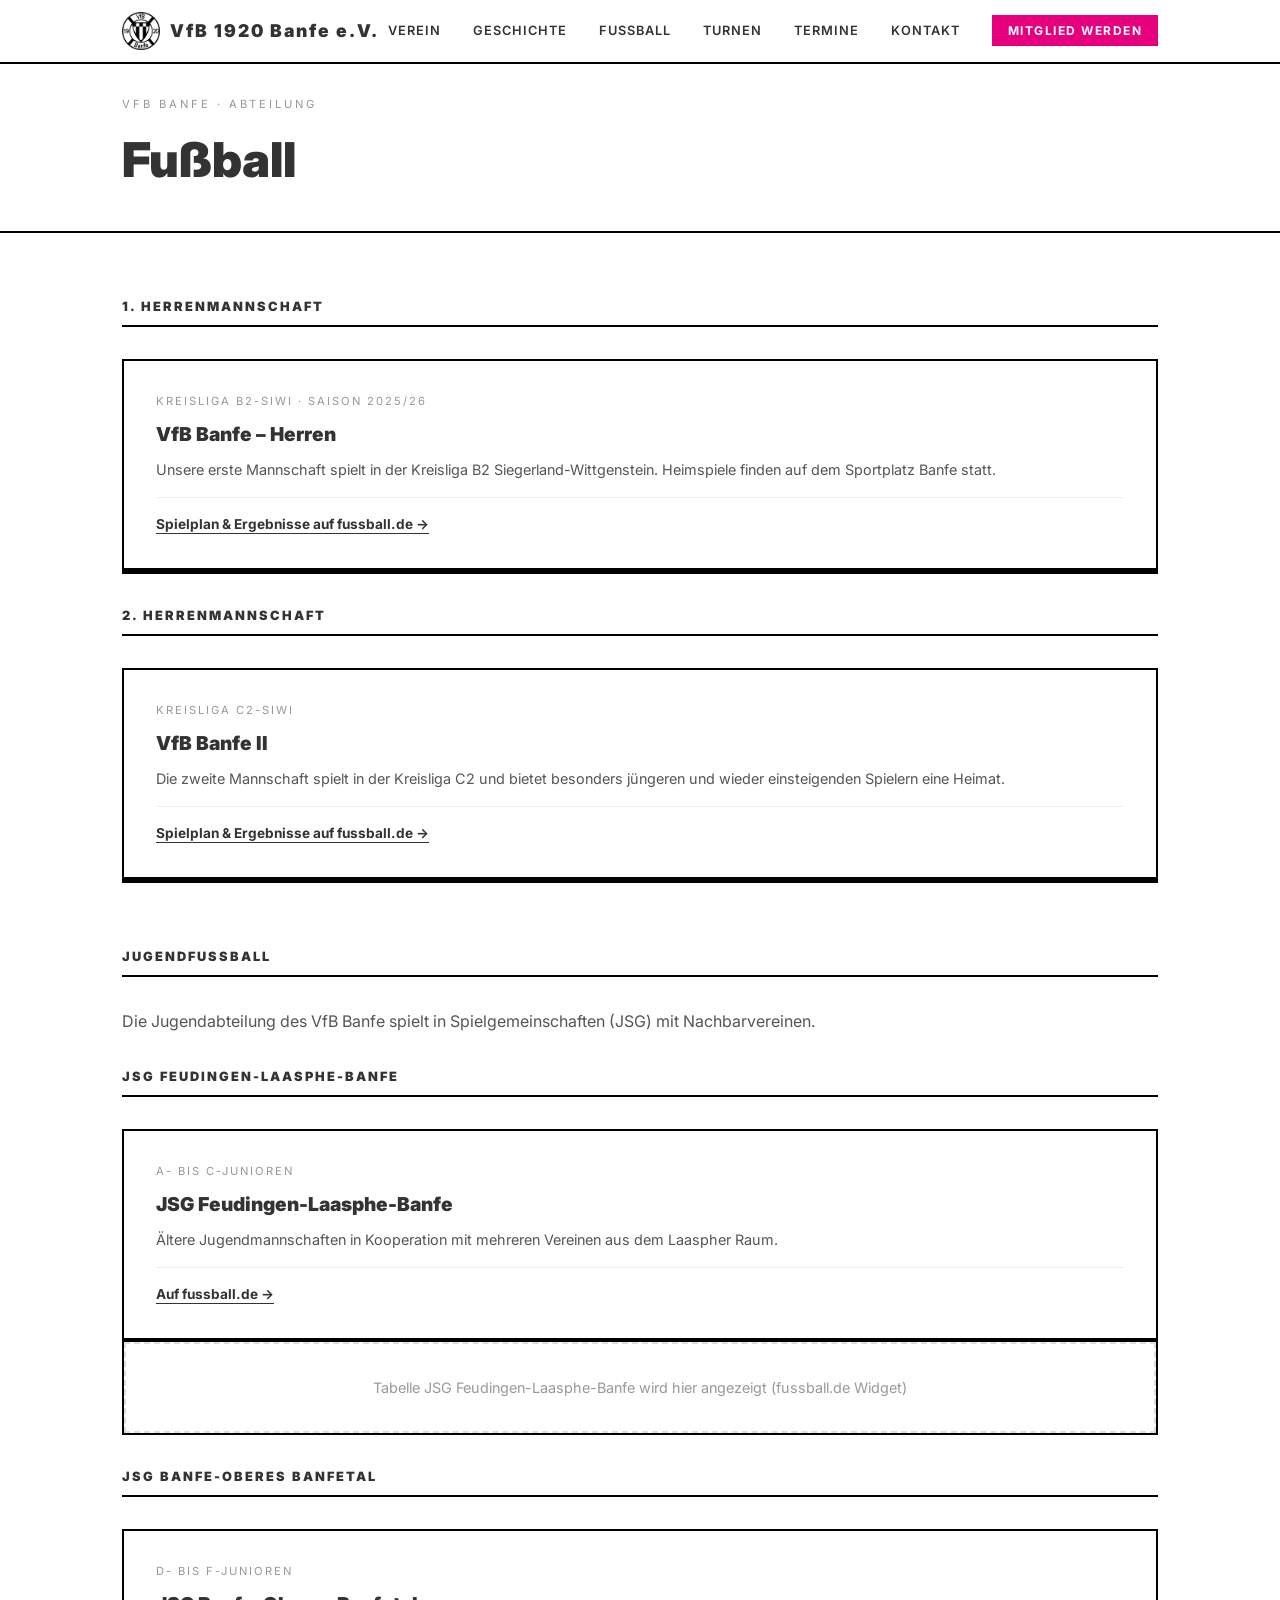
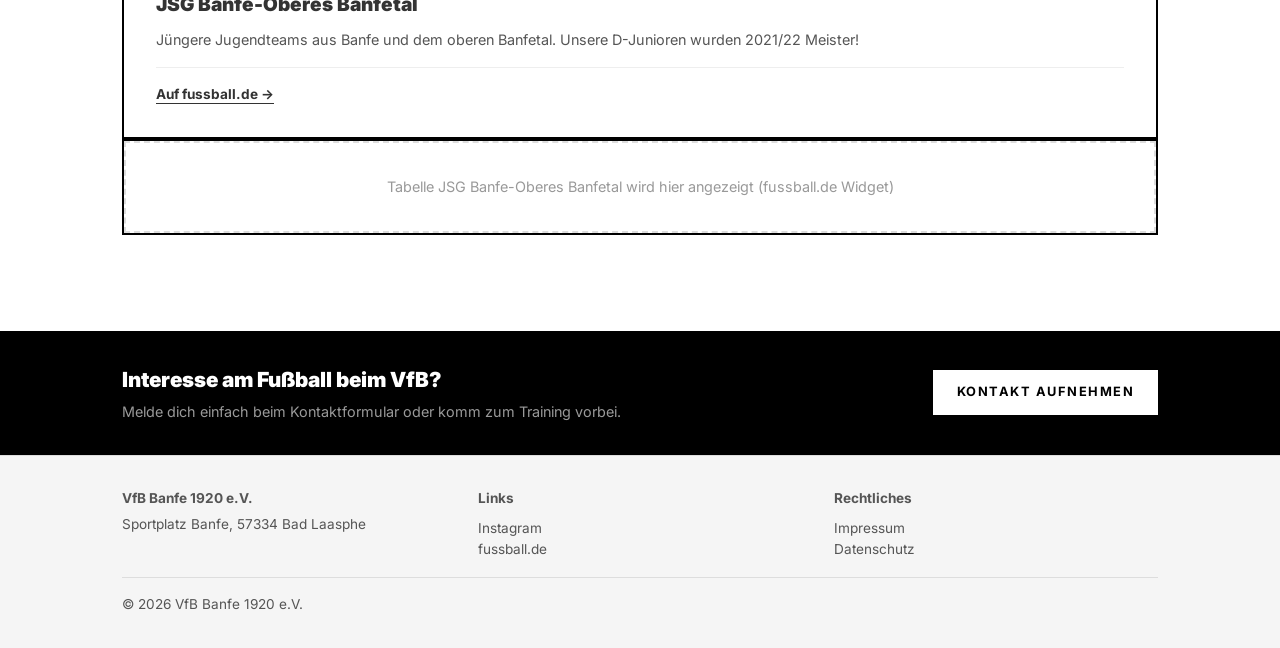
==== commit 15eebc83: "fix: Logo-Text auf VfB 1920 Banfe e.V., Vereinsfoto-Platzhalter kleiner" ====
--- a/fussball.html
+++ b/fussball.html
@@ -14,7 +14,7 @@
   <div class="nav__inner">
     <a href="index.html" class="nav__logo">
       <img src="img/logo.png" alt="VfB Banfe Logo" class="nav__logo-img">
-      <span class="nav__logo-text">VfB BANFE</span>
+      <span class="nav__logo-text">VfB 1920 Banfe e.V.</span>
     </a>
     <button class="nav__toggle" aria-label="Menü öffnen">&#9776;</button>
     <ul class="nav__links">
--- a/css/style.css
+++ b/css/style.css
@@ -206,7 +206,7 @@
 
 /* === FOTO-PLATZHALTER === */
 .photo-block { position: relative; width: 100%; background: var(--color-bg-alt); border: var(--border-bold); overflow: hidden; }
-.photo-block--16x9 { aspect-ratio: 16 / 9; }
+.photo-block--16x9 { aspect-ratio: 16 / 9; max-height: 320px; }
 .photo-block--4x3 { aspect-ratio: 4 / 3; }
 .photo-block--square { aspect-ratio: 1 / 1; }
 .photo-block img { width: 100%; height: 100%; object-fit: cover; display: block; }
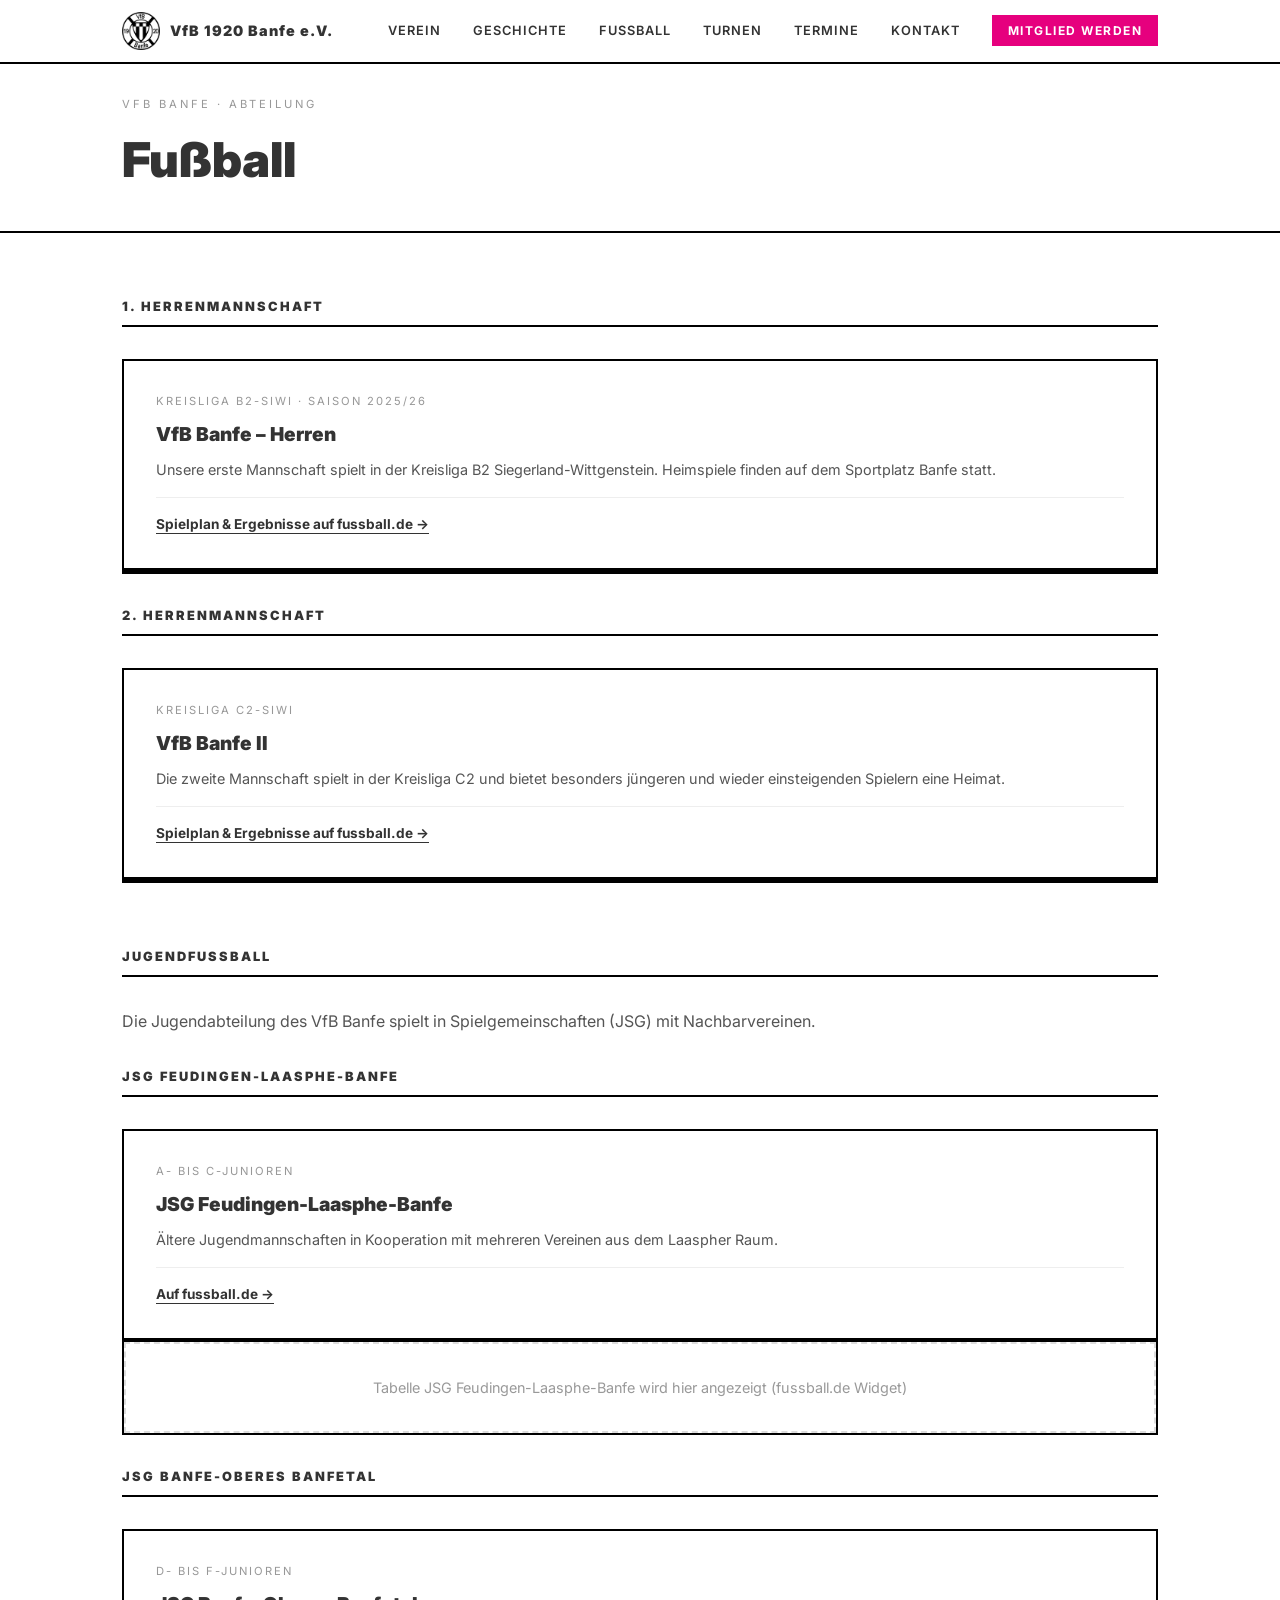
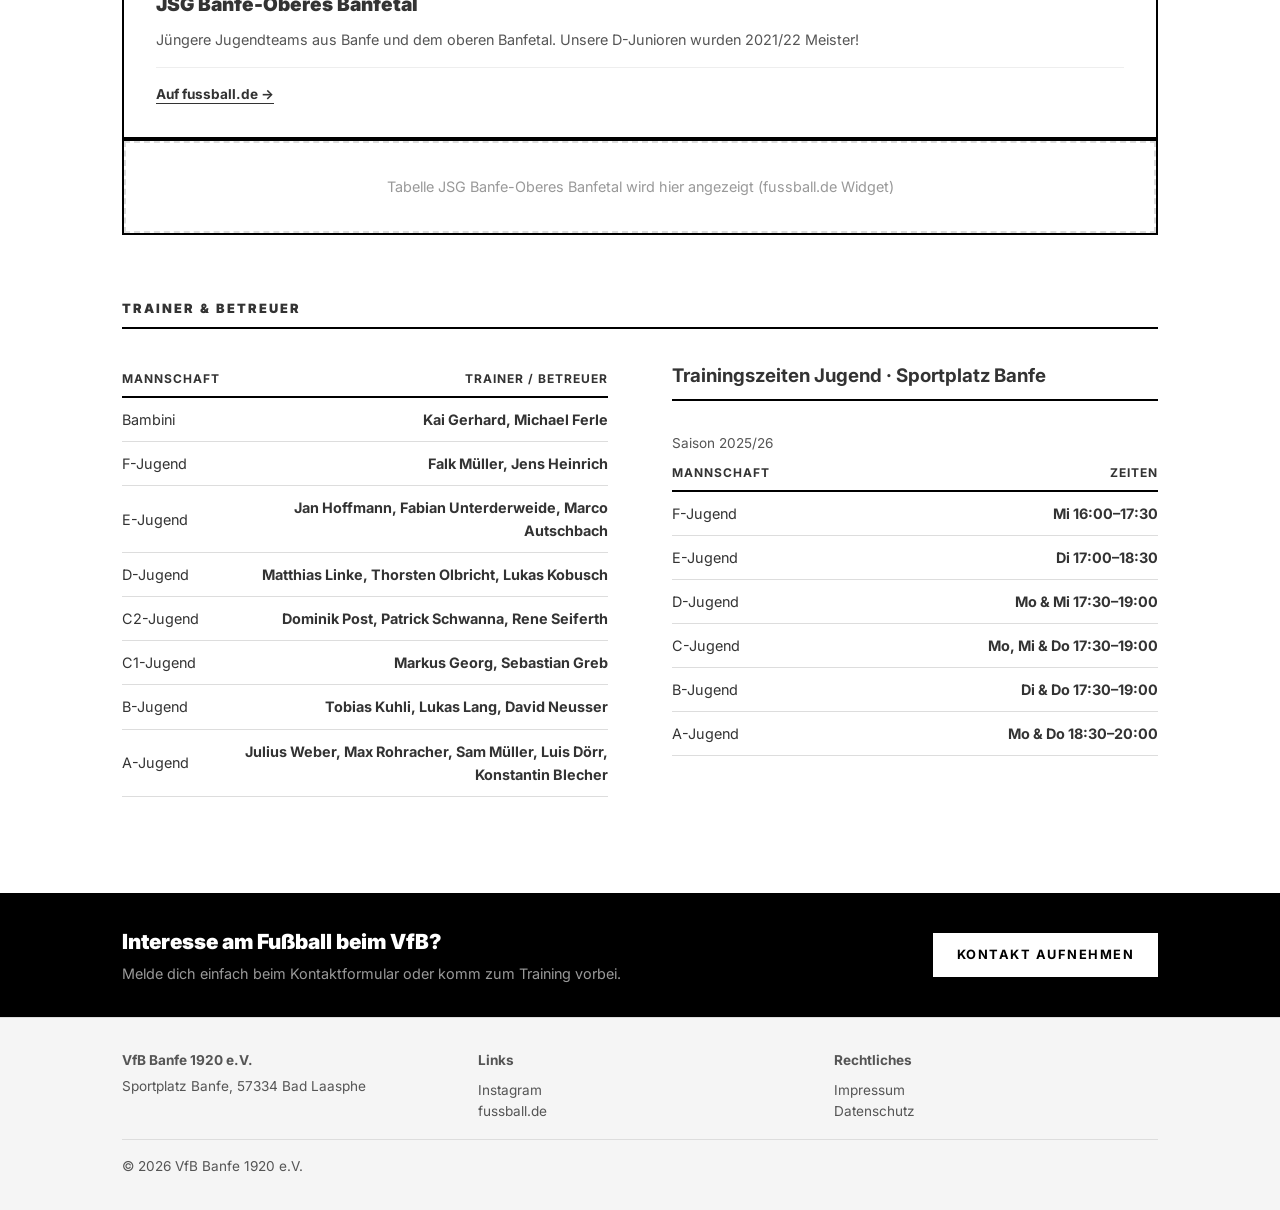
==== commit 0e61524b: "feat: Trainer/Betreuer und Trainingszeiten Jugend auf Fussball-Seite" ====
--- a/fussball.html
+++ b/fussball.html
@@ -102,6 +102,43 @@
       </div>
     </div>
 
+    <div class="section-header section-header--spaced"><h2>Trainer &amp; Betreuer</h2></div>
+    <div class="grid-2col">
+      <table class="fees-table">
+        <thead>
+          <tr><th>Mannschaft</th><th>Trainer / Betreuer</th></tr>
+        </thead>
+        <tbody>
+          <tr><td>Bambini</td><td>Kai Gerhard, Michael Ferle</td></tr>
+          <tr><td>F-Jugend</td><td>Falk Müller, Jens Heinrich</td></tr>
+          <tr><td>E-Jugend</td><td>Jan Hoffmann, Fabian Unterderweide, Marco Autschbach</td></tr>
+          <tr><td>D-Jugend</td><td>Matthias Linke, Thorsten Olbricht, Lukas Kobusch</td></tr>
+          <tr><td>C2-Jugend</td><td>Dominik Post, Patrick Schwanna, Rene Seiferth</td></tr>
+          <tr><td>C1-Jugend</td><td>Markus Georg, Sebastian Greb</td></tr>
+          <tr><td>B-Jugend</td><td>Tobias Kuhli, Lukas Lang, David Neusser</td></tr>
+          <tr><td>A-Jugend</td><td>Julius Weber, Max Rohracher, Sam Müller, Luis Dörr, Konstantin Blecher</td></tr>
+        </tbody>
+      </table>
+
+      <div>
+        <div class="section-header"><h3>Trainingszeiten Jugend · Sportplatz Banfe</h3></div>
+        <p class="footnote">Saison 2025/26</p>
+        <table class="fees-table">
+          <thead>
+            <tr><th>Mannschaft</th><th>Zeiten</th></tr>
+          </thead>
+          <tbody>
+            <tr><td>F-Jugend</td><td>Mi 16:00–17:30</td></tr>
+            <tr><td>E-Jugend</td><td>Di 17:00–18:30</td></tr>
+            <tr><td>D-Jugend</td><td>Mo &amp; Mi 17:30–19:00</td></tr>
+            <tr><td>C-Jugend</td><td>Mo, Mi &amp; Do 17:30–19:00</td></tr>
+            <tr><td>B-Jugend</td><td>Di &amp; Do 17:30–19:00</td></tr>
+            <tr><td>A-Jugend</td><td>Mo &amp; Do 18:30–20:00</td></tr>
+          </tbody>
+        </table>
+      </div>
+    </div>
+
   </div>
 </section>
 
--- a/css/style.css
+++ b/css/style.css
@@ -51,7 +51,7 @@
   max-width: var(--max-width); margin: 0 auto; padding: 0 var(--spacing-md);
   height: 100%; display: flex; align-items: center; justify-content: space-between;
 }
-.nav__logo { display: flex; align-items: center; gap: 10px; font-weight: 900; font-size: 1.1rem; letter-spacing: 2px; }
+.nav__logo { display: flex; align-items: center; gap: 10px; font-weight: 900; font-size: 0.9rem; letter-spacing: 1px; }
 .nav__logo-img { height: 38px; width: auto; }
 .nav__links { display: flex; align-items: center; gap: var(--spacing-md); font-size: 0.8rem; font-weight: 600; letter-spacing: 1px; text-transform: uppercase; }
 .nav__links a:hover { text-decoration: underline; text-underline-offset: 4px; }
@@ -204,6 +204,12 @@
 .info-box { margin-top: var(--spacing-md); padding: var(--spacing-sm); background: var(--color-bg-alt); border-left: 4px solid var(--color-primary); font-size: .9rem; }
 .info-box a { text-decoration: underline; text-underline-offset: 4px; font-weight: 700; }
 
+/* === FOTO-STRIP === */
+.foto-strip { display: flex; width: 100%; height: 320px; overflow: hidden; border-top: var(--border-bold); border-bottom: var(--border-bold); }
+.foto-strip__item { flex: 1 1 0; min-width: 0; height: 320px; overflow: hidden; }
+.foto-strip__item img { width: 100%; height: 320px; object-fit: cover; display: block; transition: transform 0.3s ease; }
+.foto-strip__item:hover img { transform: scale(1.04); }
+
 /* === FOTO-PLATZHALTER === */
 .photo-block { position: relative; width: 100%; background: var(--color-bg-alt); border: var(--border-bold); overflow: hidden; }
 .photo-block--16x9 { aspect-ratio: 16 / 9; max-height: 320px; }
